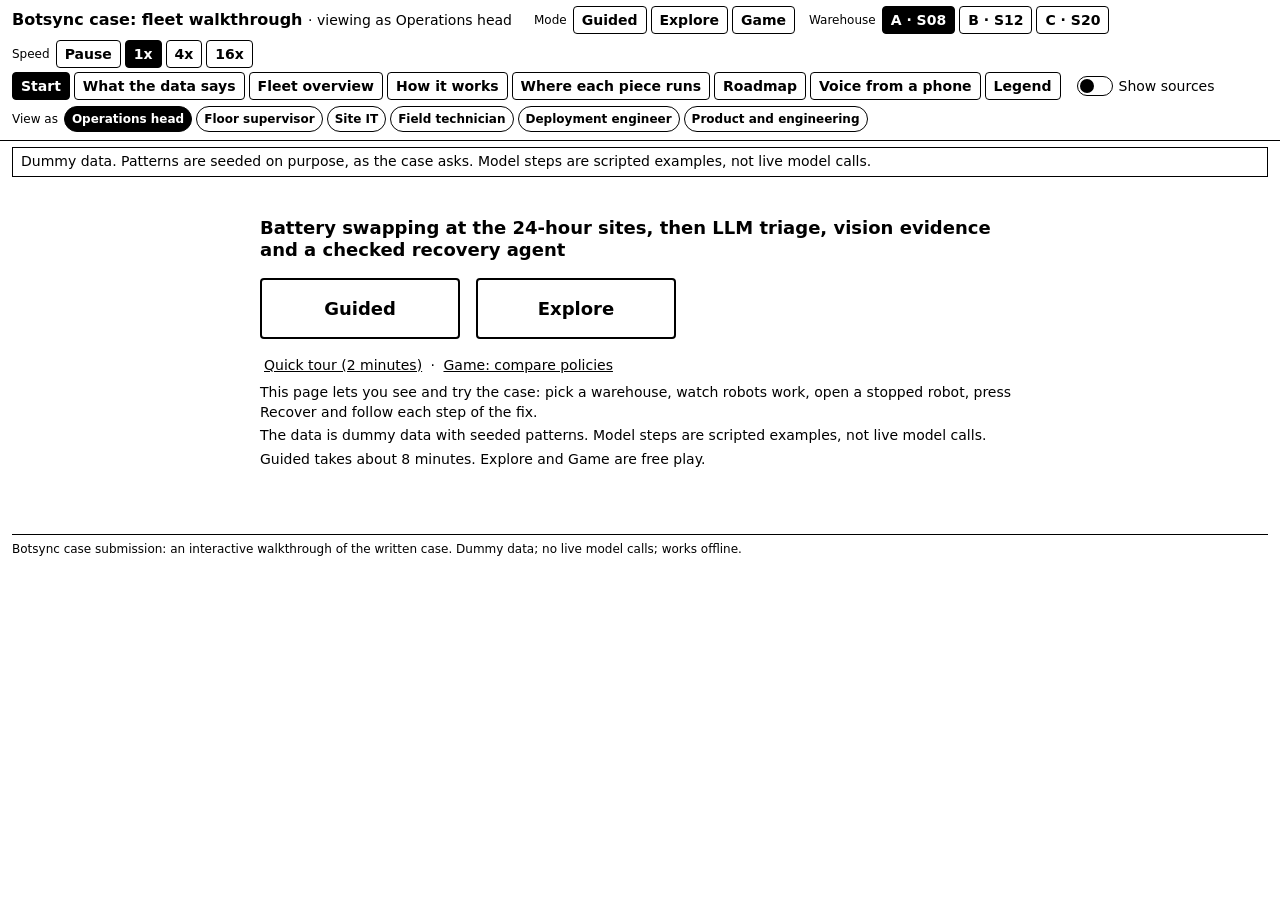
==== botsync_walkthrough/index.html @ 4b377681 "Walkthrough steps 2-4: page shell, draw.js assets and gallery, warehouse maps, calibrated simulation" ====
<!doctype html>
<html lang="en">
<head>
<meta charset="utf-8">
<meta name="viewport" content="width=device-width, initial-scale=1">
<title>Botsync case: fleet walkthrough</title>
<link rel="icon" type="image/svg+xml" href="assets/img/favicon.svg">
<link rel="stylesheet" href="assets/css/style.css">
</head>
<body>
<a class="skip" href="#main">Skip to content</a>
<header id="topbar">
  <div class="tb-row">
    <h1 class="title">Botsync case: fleet walkthrough <span id="role-label" class="role-label"></span></h1>
    <div class="group" role="group" aria-label="Mode"><span class="glabel">Mode</span>
      <button class="seg" data-mode="guided" aria-pressed="false">Guided</button>
      <button class="seg" data-mode="explore" aria-pressed="false">Explore</button>
      <button class="seg" data-mode="game" aria-pressed="false">Game</button>
    </div>
    <div class="group" role="group" aria-label="Warehouse"><span class="glabel">Warehouse</span>
      <button class="seg" data-wh="A" aria-pressed="false">A · S08</button>
      <button class="seg" data-wh="B" aria-pressed="false">B · S12</button>
      <button class="seg" data-wh="C" aria-pressed="false">C · S20</button>
    </div>
    <div class="group" role="group" aria-label="Speed"><span class="glabel">Speed</span>
      <button class="seg" data-speed="0" aria-pressed="false">Pause</button>
      <button class="seg" data-speed="1" aria-pressed="true">1x</button>
      <button class="seg" data-speed="4" aria-pressed="false">4x</button>
      <button class="seg" data-speed="16" aria-pressed="false">16x</button>
    </div>
  </div>
  <div class="tb-row">
    <nav class="group" aria-label="Screens">
      <button data-screen="start">Start</button>
      <button data-screen="evidence">What the data says</button>
      <button data-screen="fleet">Fleet overview</button>
      <button data-screen="how">How it works</button>
      <button data-screen="arch">Where each piece runs</button>
      <button data-screen="roadmap">Roadmap</button>
      <button data-screen="voice">Voice from a phone</button>
      <button id="legend-btn" aria-expanded="false">Legend</button>
    </nav>
    <button id="src-switch" class="switch" aria-pressed="false"><span class="track"><span class="knob"></span></span>Show sources</button>
    <div class="group" role="group" aria-label="View as" id="roles"><span class="glabel">View as</span></div>
  </div>
</header>
<div id="banner" role="note"></div>
<div id="guide-bar" hidden></div>
<main id="main" tabindex="-1">
  <section id="screen-start" class="screen" aria-label="Start"></section>
  <section id="screen-work" class="screen" aria-label="Floor">
    <div class="work">
      <div class="map-col">
        <div id="swap-strip" class="swap-strip" hidden></div>
        <div class="map-head"><strong id="map-title"></strong><span class="clock" id="clock"></span><span class="small" id="map-note"></span></div>
        <div class="map-wrap"><canvas id="map" width="900" height="520" tabindex="0" aria-label="Floor map. Use Tab to reach the robot list in the side panel."></canvas><div id="map-overlay" class="overlay-note" hidden></div></div>
        <div class="map-foot" id="map-foot"></div>
      </div>
      <aside class="side" id="side" aria-live="polite"></aside>
    </div>
    <div class="strip" id="strip"></div>
  </section>
  <section id="screen-evidence" class="screen" aria-label="What the data says"></section>
  <section id="screen-fleet" class="screen" aria-label="Fleet overview"></section>
  <section id="screen-how" class="screen" aria-label="How it works"></section>
  <section id="screen-arch" class="screen" aria-label="Where each piece runs"></section>
  <section id="screen-roadmap" class="screen" aria-label="Roadmap"></section>
  <section id="screen-assets" class="screen" aria-label="Assets gallery"></section>
</main>
<div id="legend" class="dialog" role="dialog" aria-label="Legend" hidden></div>
<footer>Botsync case submission: an interactive walkthrough of the written case. Dummy data; no live model calls; works offline.</footer>
<noscript><p>This page needs JavaScript. It runs entirely in your browser; nothing is sent anywhere.</p></noscript>
<script src="assets/js/data.js"></script>
<script src="assets/js/draw.js"></script>
<script src="assets/js/warehouses.js"></script>
<script src="assets/js/sim.js"></script>
<script src="assets/js/scenarios.js"></script>
<script src="assets/js/ui.js"></script>
<script src="assets/js/game.js"></script>
<script src="assets/js/voice.js"></script>
</body>
</html>
---- botsync_walkthrough/assets/css/style.css ----
/* Botsync walkthrough. White background, black text, 1 px black lines. Colour only for state:
   red #C62828 stopped/fail/refused, green #2E7D32 recovered/pass, amber #B26A00 waiting for a person, greys. */
:root {
  --red: #C62828; --green: #2E7D32; --amber: #B26A00; --grey: #9E9E9E; --light: #EEEEEE; --dim: #616161;
  --font: system-ui, -apple-system, "Segoe UI", Roboto, Arial, sans-serif;
  --mono: ui-monospace, Menlo, Consolas, monospace;
}
* { box-sizing: border-box; }
html, body { margin: 0; padding: 0; background: #fff; color: #000; }
body { font-family: var(--font); font-size: 14px; line-height: 1.4; overflow-x: hidden; min-width: 0; }
h1, h2, h3, h4 { margin: 0 0 8px; line-height: 1.25; }
h1 { font-size: 16px; } h2 { font-size: 18px; } h3 { font-size: 15px; } h4 { font-size: 14px; }
p { margin: 0 0 8px; }
ul { margin: 0 0 8px; padding-left: 20px; }
.mono, code, pre { font-family: var(--mono); }
pre { white-space: pre-wrap; word-break: break-word; margin: 0; font-size: 12px; }
.small { font-size: 12px; }
.dim { color: var(--dim); }
.skip { position: absolute; left: -9999px; }
.skip:focus { left: 8px; top: 8px; background: #fff; border: 1px solid #000; padding: 4px; z-index: 99; }
[hidden] { display: none !important; }

/* A11 buttons */
button, .btn {
  font: bold 14px var(--font); color: #000; background: #fff; border: 1px solid #000; border-radius: 4px;
  padding: 5px 10px; cursor: pointer; min-height: 30px;
}
button:hover:not(:disabled), .btn:hover:not(:disabled) { background: #000; color: #fff; }
button:disabled { color: var(--grey); border-color: var(--grey); cursor: not-allowed; }
button:focus-visible, a:focus-visible, input:focus-visible, select:focus-visible, textarea:focus-visible, [tabindex]:focus-visible, canvas:focus-visible {
  outline: 2px solid #000; outline-offset: 2px;
}
button.primary { border-width: 2px; }
button.on, button[aria-pressed="true"].seg { background: #000; color: #fff; }
button.linkish { border: none; text-decoration: underline; padding: 2px 4px; min-height: 0; font-weight: normal; }
button.linkish:hover { background: none; color: #000; text-decoration-thickness: 2px; }
a { color: #000; }

/* Switch */
.switch { display: inline-flex; align-items: center; gap: 6px; background: none; border: none; padding: 2px; font-weight: normal; min-height: 0; }
.switch:hover:not(:disabled) { background: none; color: #000; }
.switch .track { position: relative; width: 36px; height: 20px; border: 1px solid #000; border-radius: 10px; background: #fff; flex: none; }
.switch .knob { position: absolute; top: 2px; left: 2px; width: 14px; height: 14px; border-radius: 7px; background: #000; transition: left .15s; }
.switch[aria-pressed="true"] .track { background: #000; }
.switch[aria-pressed="true"] .knob { left: 18px; background: #fff; }
.switch:disabled .track { border-color: var(--grey); }
.switch:disabled .knob { background: var(--grey); }
.switch:disabled { color: var(--dim); }

/* Sliders */
input[type=range] { accent-color: #000; width: 100%; }
.slider { margin: 6px 0 10px; }
.slider label { display: flex; justify-content: space-between; gap: 8px; flex-wrap: wrap; }
.slider .note { font-size: 12px; color: var(--dim); }

/* Tags: assumed / scripted example / simulated */
.tag { display: inline-block; font-size: 12px; font-weight: normal; border: 1px solid #000; border-radius: 2px; padding: 0 6px; line-height: 16px; margin-left: 4px; vertical-align: 1px; white-space: nowrap; }
.tag.assumed { border-style: solid; }
.tag.scripted { border-style: dashed; }

/* Show sources: every number gets a 12 px tag from its src field */
.num { white-space: nowrap; }
body.show-src .num[data-src] { text-decoration: underline dotted; text-underline-offset: 2px; }
body.show-src .num[data-src]::after {
  content: attr(data-src); font-size: 12px; font-weight: normal; border: 1px solid #000; border-radius: 2px; padding: 0 4px; margin-left: 3px;
  white-space: nowrap; display: inline-block; line-height: 15px; text-decoration: none; vertical-align: 1px; background: #fff; color: #000;
}

/* Tabs */
.tabs { display: flex; flex-wrap: wrap; gap: 4px; border-bottom: 1px solid #000; margin-bottom: 10px; }
.tabs button { border: 1px solid #000; border-bottom: none; border-radius: 4px 4px 0 0; }
.tabs button[aria-selected="true"] { border-bottom: 3px solid #000; background: #fff; color: #000; }
.tabs button[aria-selected="true"]:hover { background: #000; color: #fff; }

/* Top bar */
#topbar { position: sticky; top: 0; z-index: 20; background: #fff; border-bottom: 1px solid #000; padding: 6px 12px 4px; }
.tb-row { display: flex; flex-wrap: wrap; align-items: center; gap: 6px 14px; margin-bottom: 4px; }
.title { font-size: 16px; margin: 0 8px 0 0; }
.role-label { font-weight: normal; font-size: 14px; }
.group { display: inline-flex; flex-wrap: wrap; align-items: center; gap: 4px; }
.glabel { font-size: 12px; margin-right: 2px; }
.group button { padding: 3px 8px; min-height: 28px; }
.chip-role { font-size: 12px !important; padding: 2px 7px !important; min-height: 26px !important; border-radius: 13px !important; }
#banner { border: 1px solid #000; margin: 6px 12px; padding: 4px 8px; font-size: 14px; position: sticky; top: var(--tb-h, 92px); z-index: 19; background: #fff; }

/* Guided caption bar */
#guide-bar { border: 2px solid #000; margin: 0 12px 6px; padding: 8px 10px; background: #fff; display: flex; gap: 12px; align-items: flex-start; flex-wrap: wrap; }
#guide-bar .gtext { flex: 1 1 420px; }
#guide-bar .gcount { font-size: 12px; }
#guide-bar .gbtns { display: flex; gap: 6px; flex-wrap: wrap; }
.guide-hl { outline: 3px dashed #000 !important; outline-offset: 3px; }

main { padding: 0 12px 12px; }
.screen { display: none; }
.screen.active { display: block; }
footer { border-top: 1px solid #000; margin: 12px; padding-top: 6px; font-size: 12px; }

/* Start screen */
.start { max-width: 760px; margin: 40px auto; text-align: left; }
.start .big { display: flex; gap: 16px; flex-wrap: wrap; margin: 16px 0; }
.start .big button { font-size: 18px; padding: 18px 28px; border-width: 2px; min-width: 200px; }
.start .lines p { margin: 4px 0; }

/* Work screen (Explore / Game / Voice) */
.work { display: flex; gap: 12px; align-items: flex-start; }
.map-col { flex: 0 0 58%; min-width: 0; }
.side { flex: 1 1 40%; min-width: 0; border: 1px solid #000; padding: 10px; max-height: calc(100vh - 150px); overflow-y: auto; position: sticky; top: calc(var(--tb-h, 92px) + 44px); }
.map-head { display: flex; justify-content: space-between; flex-wrap: wrap; gap: 4px 12px; align-items: baseline; margin-bottom: 4px; }
.map-head .clock { font-family: var(--mono); font-size: 14px; }
.map-wrap { position: relative; border: 1px solid #000; }
#map { display: block; width: 100%; height: auto; cursor: pointer; }
.map-foot { font-size: 12px; margin-top: 4px; }
.overlay-note { position: absolute; left: 8px; top: 8px; background: #fff; border: 1px solid #000; padding: 2px 6px; font-size: 12px; }
.strip { display: flex; gap: 12px; border: 1px solid #000; margin-top: 10px; padding: 6px 8px; align-items: flex-start; flex-wrap: wrap; }
.strip .log { flex: 1 1 520px; min-width: 0; }
.strip .log h3 { margin-bottom: 4px; }
.log-row { font-size: 12px; display: grid; grid-template-columns: 70px 60px minmax(0, 1fr) minmax(0, 1fr); gap: 6px; border-top: 1px solid var(--light); padding: 1px 0; }
.log-row .t { font-family: var(--mono); }
.log-row .c { font-family: var(--mono); overflow: hidden; text-overflow: ellipsis; white-space: nowrap; }
.counters { display: flex; gap: 12px; flex-wrap: wrap; }
.counter { border: 1px solid #000; padding: 4px 10px; min-width: 130px; }
.counter .n { font-size: 20px; font-weight: bold; }
.swap-strip { display: flex; gap: 4px; flex-wrap: wrap; margin-bottom: 6px; }
.swap-step { border: 1px solid var(--grey); padding: 3px 6px; font-size: 12px; color: var(--dim); }
.swap-step.lit { border: 2px solid #000; color: #000; font-weight: bold; }

/* Panels */
.panel-title { display: flex; align-items: baseline; gap: 6px; flex-wrap: wrap; justify-content: space-between; }
.panel-close { font-size: 12px; }
.box { border: 1px solid #000; padding: 8px; margin: 8px 0; }
.box.thick { border-width: 2px; }
.kv { display: grid; grid-template-columns: 130px minmax(0, 1fr); gap: 2px 8px; }
.kv dt { font-weight: bold; } .kv dd { margin: 0; }
.meters .mrow { display: grid; grid-template-columns: 80px 1fr 60px; gap: 6px; align-items: center; margin: 3px 0; }
.meter { display: inline-block; width: 100px; height: 8px; border: 1px solid #000; position: relative; vertical-align: middle; }
.meters .meter { width: 100%; }
.meter-fill { position: absolute; left: 0; top: 0; bottom: 0; background: #000; }
.kpis { display: grid; grid-template-columns: repeat(3, 1fr); gap: 6px; }
.kpi { border: 1px solid #000; padding: 4px 6px; }
.kpi .n { font-size: 18px; font-weight: bold; }
.uc-list { display: flex; flex-wrap: wrap; gap: 4px; }
.uc-list button { font-size: 14px; }
.btn-row { display: flex; gap: 6px; flex-wrap: wrap; margin: 8px 0; }
table { border-collapse: collapse; width: 100%; font-size: 14px; }
th, td { border: 1px solid #000; padding: 3px 6px; text-align: left; vertical-align: top; }
th { font-weight: bold; }
td.n, th.n { text-align: right; }
table.compact td, table.compact th { font-size: 12px; padding: 2px 4px; }
tr.bold td { font-weight: bold; }
td.sorted { font-weight: bold; }
.th-btn { border: none; padding: 0; background: none; font-weight: bold; min-height: 0; display: inline-flex; align-items: center; gap: 4px; text-align: left; }
.th-btn:hover:not(:disabled) { background: none; color: #000; text-decoration: underline; }
.tri { display: inline-block; width: 0; height: 0; border-left: 5px solid transparent; border-right: 5px solid transparent; }
.tri.up { border-bottom: 6px solid #000; } .tri.down { border-top: 6px solid #000; } .tri.none { border-top: 6px solid var(--light); }
.status { font-weight: bold; font-size: 12px; border: 1px solid; padding: 0 4px; border-radius: 2px; white-space: nowrap; }
.status.pass { color: var(--green); border-color: var(--green); }
.status.fail { color: var(--red); border-color: var(--red); }
.status.wait { color: var(--amber); border-color: var(--amber); }
.status.info { color: var(--dim); border-color: var(--dim); }
.state-stopped { color: var(--red); font-weight: bold; }
.state-ok { color: var(--green); font-weight: bold; }
.state-wait { color: var(--amber); font-weight: bold; }

/* Incident panel and camera */
.cam { display: block; width: 320px; max-width: 100%; height: auto; border: none; }
.timer { font-family: var(--mono); }
.note-line { font-size: 12px; border-left: 3px solid #000; padding-left: 6px; margin: 6px 0; }

/* Pipeline */
.pipeline svg { display: block; width: 100%; max-width: 470px; height: auto; }
.pipeline .pbox text { font-family: var(--font); }
.pipe-controls { display: flex; gap: 6px; flex-wrap: wrap; align-items: center; margin: 6px 0; }
.io-panel { border: 1px solid #000; padding: 6px; max-height: 160px; overflow-y: auto; margin: 6px 0; }
.io-label { font-size: 12px; font-weight: bold; }
.io-panel pre { font-size: 12px; margin-bottom: 4px; }
.gate-list td, .gate-list th { font-size: 12px; padding: 2px 4px; }
.result-box { border: 2px solid #000; padding: 8px; margin: 8px 0; }
.result-box.refused { border-color: var(--red); }
.result-box.ok { border-color: var(--green); }

/* Approval screen (4.12) */
.approval { border: 2px solid var(--amber); padding: 10px; margin: 8px 0; background: #fff; }
.approval h4 { margin-bottom: 4px; }
.approval .proposal, .approval .alt { border: 1px solid #000; padding: 6px; font-family: var(--mono); font-size: 12px; white-space: pre-wrap; word-break: break-word; margin: 4px 0 8px; }
.approval .offending { text-decoration: underline; text-decoration-thickness: 3px; text-underline-offset: 3px; font-weight: bold; }
.approval .edit-row { display: flex; gap: 6px; align-items: center; flex-wrap: wrap; margin: 6px 0; }
.approval input[type=number], .approval select { font: 14px var(--font); border: 1px solid #000; padding: 4px; width: 110px; }
.approval .refuse { color: var(--red); font-weight: bold; }
.approval .result { font-weight: bold; margin-top: 6px; }

/* Scenario player */
.variants { display: flex; gap: 4px; flex-wrap: wrap; margin: 6px 0; }
.instr { width: 100%; font: 14px var(--font); border: 1px solid #000; padding: 6px; }

/* Screens with diagrams and charts */
.page { max-width: 1180px; margin: 10px auto; }
.cols { display: grid; grid-template-columns: repeat(2, minmax(0, 1fr)); gap: 12px; }
.cols3 { display: grid; grid-template-columns: repeat(3, minmax(0, 1fr)); gap: 12px; }
.chart { border: 1px solid #000; padding: 8px; }
.chart svg { display: block; width: 100%; height: auto; }
.reading { font-size: 14px; margin-top: 6px; }
.srctag { font-size: 12px; border: 1px solid #000; padding: 0 4px; border-radius: 2px; }
.diagram svg { display: block; width: 100%; height: auto; }
.diagram .clickable { cursor: pointer; }
.diagram .clickable:focus { outline: 2px solid #000; }
.explain { border: 2px solid #000; padding: 8px; min-height: 60px; margin-top: 8px; }

/* Fleet overview tiles */
.tiles { display: grid; grid-template-columns: repeat(auto-fill, minmax(170px, 1fr)); gap: 8px; }
.tile { border: 1px solid #000; padding: 6px; text-align: left; font-weight: normal; background: #fff; border-radius: 0; min-height: 0; }
.tile:hover:not(:disabled) { background: #fff; color: #000; outline: 2px solid #000; }
.tile.t24 { border-width: 3px; }
.tile .tname { font-weight: bold; }
.tile .tags { margin-top: 4px; }
.tile .tag { margin-left: 0; margin-right: 4px; }
.tile .not-sim { font-size: 12px; color: var(--dim); }

/* Game */
.score td.n { white-space: nowrap; }
.progress { width: 100%; height: 10px; border: 1px solid #000; position: relative; }
.progress > div { position: absolute; left: 0; top: 0; bottom: 0; background: #000; }
.policy-row { display: flex; flex-direction: column; gap: 4px; margin: 6px 0; }
.result-line { border: 2px solid #000; padding: 8px; margin: 8px 0; }

/* Phone mock (A10) */
.voice-layout { display: flex; gap: 12px; flex-wrap: wrap; align-items: flex-start; }
.phone { width: 320px; height: 560px; border: 2px solid #000; border-radius: 28px; padding: 14px 12px; display: flex; flex-direction: column; background: #fff; flex: none; }
.phone-notch { width: 70px; height: 5px; background: #000; border-radius: 3px; margin: 0 auto 8px; }
.phone-title { font-weight: bold; font-size: 14px; text-align: center; border-bottom: 1px solid #000; padding-bottom: 6px; }
.phone-chat { flex: 1; overflow-y: auto; padding: 6px 0; display: flex; flex-direction: column; gap: 6px; }
.bubble { max-width: 85%; }
.bubble.me { align-self: flex-end; text-align: right; }
.bubble.them { align-self: flex-start; }
.bubble-text { border: 1px solid #000; border-radius: 10px; padding: 5px 8px; font-size: 14px; text-align: left; }
.bubble.them .bubble-text { background: var(--light); border-color: var(--light); }
.bubble-cap { font-size: 12px; color: var(--dim); }
.confirm-card { border: 1px solid #000; padding: 6px; border-radius: 6px; }
.phone-chips { display: flex; flex-wrap: wrap; gap: 4px; }
.phrase-chip { min-height: 36px; border-radius: 18px; font-size: 12px; font-weight: normal; padding: 4px 10px; text-align: left; }
.phone-mic { text-align: center; margin-top: 6px; }
.mic-btn { border: none; padding: 0; background: none; border-radius: 32px; min-height: 0; }
.mic-btn:hover:not(:disabled) { background: none; }
.mic-cap { font-size: 12px; }
.mic .pulse { animation: pulse 1.2s ease-in-out infinite; transform-origin: center; transform-box: fill-box; }
.mic .pulse1 { animation-delay: .2s; } .mic .pulse2 { animation-delay: .4s; } .mic .pulse3 { animation-delay: .6s; } .mic .pulse4 { animation-delay: .8s; }
@keyframes pulse { 0%, 100% { transform: scaleY(.5); } 50% { transform: scaleY(1); } }

/* Legend dialog */
.dialog { position: fixed; right: 16px; top: 120px; width: min(560px, calc(100vw - 32px)); max-height: calc(100vh - 140px); overflow-y: auto; background: #fff; border: 2px solid #000; padding: 12px; z-index: 50; }
.legend-grid { display: grid; grid-template-columns: repeat(auto-fill, minmax(120px, 1fr)); gap: 6px; }
.legend-grid figure { margin: 0; border: 1px solid var(--light); text-align: center; font-size: 12px; }
.legend-grid canvas { display: block; margin: 0 auto; }

/* Assets gallery (A13) */
.gallery h2 { margin-top: 16px; border-bottom: 1px solid #000; }
.gallery .g { display: flex; flex-wrap: wrap; gap: 10px; }
.gallery figure { margin: 0; border: 1px solid var(--light); padding: 4px; text-align: center; }
.gallery figcaption { font-size: 12px; font-family: var(--mono); }
.gallery canvas { display: block; }
.gallery .wide { flex: 1 1 100%; }

@media (max-width: 1200px) {
  .map-col { flex-basis: 56%; }
  .cols3 { grid-template-columns: repeat(2, minmax(0, 1fr)); }
}
@media (max-width: 1100px) {
  .cols { grid-template-columns: minmax(0, 1fr); }
  .kv { grid-template-columns: 110px minmax(0, 1fr); }
}
@media (prefers-reduced-motion: reduce) {
  * { transition: none !important; animation: none !important; }
}
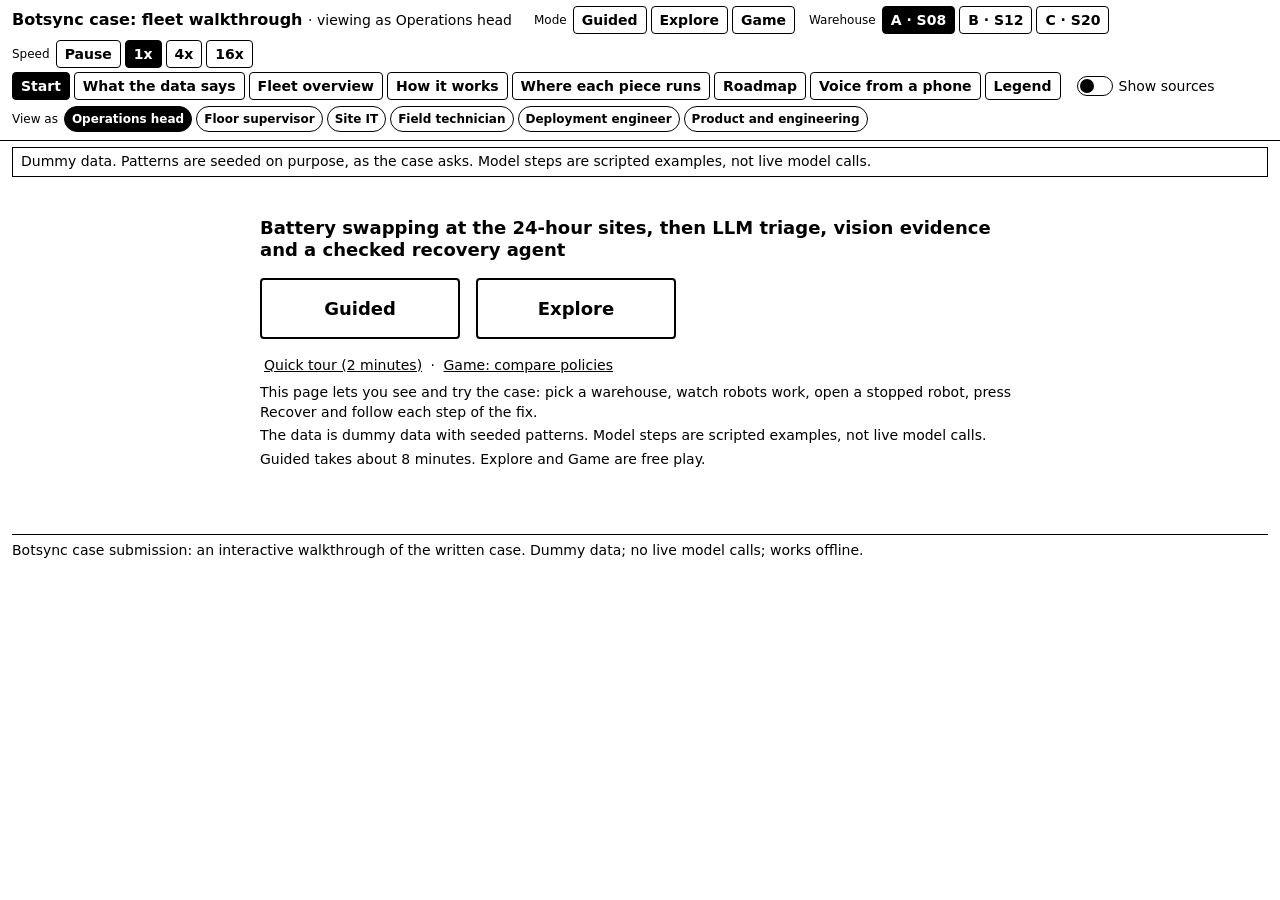
==== commit 3f3e5a47: "Walkthrough: Explore, pipeline, U1-U10, Game, Voice, all screens, guided mode; acceptance tests and " ====
--- a/botsync_walkthrough/index.html
+++ b/botsync_walkthrough/index.html
@@ -56,6 +56,7 @@
         <div class="map-wrap"><canvas id="map" width="900" height="520" tabindex="0" aria-label="Floor map. Use Tab to reach the robot list in the side panel."></canvas><div id="map-overlay" class="overlay-note" hidden></div></div>
         <div class="map-foot" id="map-foot"></div>
       </div>
+      <div id="phone-col" hidden></div>
       <aside class="side" id="side" aria-live="polite"></aside>
     </div>
     <div class="strip" id="strip"></div>
--- a/botsync_walkthrough/assets/css/style.css
+++ b/botsync_walkthrough/assets/css/style.css
@@ -13,8 +13,8 @@
 p { margin: 0 0 8px; }
 ul { margin: 0 0 8px; padding-left: 20px; }
 .mono, code, pre { font-family: var(--mono); }
-pre { white-space: pre-wrap; word-break: break-word; margin: 0; font-size: 12px; }
-.small { font-size: 12px; }
+pre { white-space: pre-wrap; word-break: break-word; margin: 0; font-size: 14px; }
+.small { font-size: 14px; }
 .dim { color: var(--dim); }
 .skip { position: absolute; left: -9999px; }
 .skip:focus { left: 8px; top: 8px; background: #fff; border: 1px solid #000; padding: 4px; z-index: 99; }
@@ -51,7 +51,7 @@
 input[type=range] { accent-color: #000; width: 100%; }
 .slider { margin: 6px 0 10px; }
 .slider label { display: flex; justify-content: space-between; gap: 8px; flex-wrap: wrap; }
-.slider .note { font-size: 12px; color: var(--dim); }
+.slider .note { font-size: 14px; color: var(--dim); }
 
 /* Tags: assumed / scripted example / simulated */
 .tag { display: inline-block; font-size: 12px; font-weight: normal; border: 1px solid #000; border-radius: 2px; padding: 0 6px; line-height: 16px; margin-left: 4px; vertical-align: 1px; white-space: nowrap; }
@@ -86,14 +86,14 @@
 /* Guided caption bar */
 #guide-bar { border: 2px solid #000; margin: 0 12px 6px; padding: 8px 10px; background: #fff; display: flex; gap: 12px; align-items: flex-start; flex-wrap: wrap; }
 #guide-bar .gtext { flex: 1 1 420px; }
-#guide-bar .gcount { font-size: 12px; }
+#guide-bar .gcount { font-size: 14px; font-weight: bold; }
 #guide-bar .gbtns { display: flex; gap: 6px; flex-wrap: wrap; }
 .guide-hl { outline: 3px dashed #000 !important; outline-offset: 3px; }
 
 main { padding: 0 12px 12px; }
 .screen { display: none; }
 .screen.active { display: block; }
-footer { border-top: 1px solid #000; margin: 12px; padding-top: 6px; font-size: 12px; }
+footer { border-top: 1px solid #000; margin: 12px; padding-top: 6px; font-size: 14px; }
 
 /* Start screen */
 .start { max-width: 760px; margin: 40px auto; text-align: left; }
@@ -109,24 +109,24 @@
 .map-head .clock { font-family: var(--mono); font-size: 14px; }
 .map-wrap { position: relative; border: 1px solid #000; }
 #map { display: block; width: 100%; height: auto; cursor: pointer; }
-.map-foot { font-size: 12px; margin-top: 4px; }
-.overlay-note { position: absolute; left: 8px; top: 8px; background: #fff; border: 1px solid #000; padding: 2px 6px; font-size: 12px; }
+.map-foot { font-size: 14px; margin-top: 4px; }
+.overlay-note { position: absolute; left: 8px; top: 8px; background: #fff; border: 1px solid #000; padding: 2px 6px; font-size: 14px; }
 .strip { display: flex; gap: 12px; border: 1px solid #000; margin-top: 10px; padding: 6px 8px; align-items: flex-start; flex-wrap: wrap; }
 .strip .log { flex: 1 1 520px; min-width: 0; }
 .strip .log h3 { margin-bottom: 4px; }
-.log-row { font-size: 12px; display: grid; grid-template-columns: 70px 60px minmax(0, 1fr) minmax(0, 1fr); gap: 6px; border-top: 1px solid var(--light); padding: 1px 0; }
+.log-row { font-size: 14px; display: grid; grid-template-columns: 70px 60px minmax(0, 1fr) minmax(0, 1fr); gap: 6px; border-top: 1px solid var(--light); padding: 1px 0; }
 .log-row .t { font-family: var(--mono); }
 .log-row .c { font-family: var(--mono); overflow: hidden; text-overflow: ellipsis; white-space: nowrap; }
 .counters { display: flex; gap: 12px; flex-wrap: wrap; }
 .counter { border: 1px solid #000; padding: 4px 10px; min-width: 130px; }
 .counter .n { font-size: 20px; font-weight: bold; }
 .swap-strip { display: flex; gap: 4px; flex-wrap: wrap; margin-bottom: 6px; }
-.swap-step { border: 1px solid var(--grey); padding: 3px 6px; font-size: 12px; color: var(--dim); }
+.swap-step { border: 1px solid var(--grey); padding: 3px 6px; font-size: 12px; border-radius: 10px; color: var(--dim); }
 .swap-step.lit { border: 2px solid #000; color: #000; font-weight: bold; }
 
 /* Panels */
 .panel-title { display: flex; align-items: baseline; gap: 6px; flex-wrap: wrap; justify-content: space-between; }
-.panel-close { font-size: 12px; }
+.panel-close { font-size: 14px; }
 .box { border: 1px solid #000; padding: 8px; margin: 8px 0; }
 .box.thick { border-width: 2px; }
 .kv { display: grid; grid-template-columns: 130px minmax(0, 1fr); gap: 2px 8px; }
@@ -145,7 +145,7 @@
 th, td { border: 1px solid #000; padding: 3px 6px; text-align: left; vertical-align: top; }
 th { font-weight: bold; }
 td.n, th.n { text-align: right; }
-table.compact td, table.compact th { font-size: 12px; padding: 2px 4px; }
+table.compact td, table.compact th { font-size: 14px; padding: 2px 4px; }
 tr.bold td { font-weight: bold; }
 td.sorted { font-weight: bold; }
 .th-btn { border: none; padding: 0; background: none; font-weight: bold; min-height: 0; display: inline-flex; align-items: center; gap: 4px; text-align: left; }
@@ -164,7 +164,7 @@
 /* Incident panel and camera */
 .cam { display: block; width: 320px; max-width: 100%; height: auto; border: none; }
 .timer { font-family: var(--mono); }
-.note-line { font-size: 12px; border-left: 3px solid #000; padding-left: 6px; margin: 6px 0; }
+.note-line { font-size: 14px; border-left: 3px solid #000; padding-left: 6px; margin: 6px 0; }
 
 /* Pipeline */
 .pipeline svg { display: block; width: 100%; max-width: 470px; height: auto; }
@@ -173,7 +173,7 @@
 .io-panel { border: 1px solid #000; padding: 6px; max-height: 160px; overflow-y: auto; margin: 6px 0; }
 .io-label { font-size: 12px; font-weight: bold; }
 .io-panel pre { font-size: 12px; margin-bottom: 4px; }
-.gate-list td, .gate-list th { font-size: 12px; padding: 2px 4px; }
+.gate-list td, .gate-list th { font-size: 14px; padding: 2px 4px; }
 .result-box { border: 2px solid #000; padding: 8px; margin: 8px 0; }
 .result-box.refused { border-color: var(--red); }
 .result-box.ok { border-color: var(--green); }
@@ -181,7 +181,7 @@
 /* Approval screen (4.12) */
 .approval { border: 2px solid var(--amber); padding: 10px; margin: 8px 0; background: #fff; }
 .approval h4 { margin-bottom: 4px; }
-.approval .proposal, .approval .alt { border: 1px solid #000; padding: 6px; font-family: var(--mono); font-size: 12px; white-space: pre-wrap; word-break: break-word; margin: 4px 0 8px; }
+.approval .proposal, .approval .alt { border: 1px solid #000; padding: 6px; font-family: var(--mono); font-size: 14px; white-space: pre-wrap; word-break: break-word; margin: 4px 0 8px; }
 .approval .offending { text-decoration: underline; text-decoration-thickness: 3px; text-underline-offset: 3px; font-weight: bold; }
 .approval .edit-row { display: flex; gap: 6px; align-items: center; flex-wrap: wrap; margin: 6px 0; }
 .approval input[type=number], .approval select { font: 14px var(--font); border: 1px solid #000; padding: 4px; width: 110px; }
@@ -198,6 +198,7 @@
 .cols3 { display: grid; grid-template-columns: repeat(3, minmax(0, 1fr)); gap: 12px; }
 .chart { border: 1px solid #000; padding: 8px; }
 .chart svg { display: block; width: 100%; height: auto; }
+svg.swatch, .chart svg.swatch { display: inline-block; width: 22px; height: 14px; vertical-align: middle; }
 .reading { font-size: 14px; margin-top: 6px; }
 .srctag { font-size: 12px; border: 1px solid #000; padding: 0 4px; border-radius: 2px; }
 .diagram svg { display: block; width: 100%; height: auto; }
@@ -213,7 +214,7 @@
 .tile .tname { font-weight: bold; }
 .tile .tags { margin-top: 4px; }
 .tile .tag { margin-left: 0; margin-right: 4px; }
-.tile .not-sim { font-size: 12px; color: var(--dim); }
+.tile .not-sim { font-size: 14px; color: var(--dim); }
 
 /* Game */
 .score td.n { white-space: nowrap; }
@@ -221,6 +222,13 @@
 .progress > div { position: absolute; left: 0; top: 0; bottom: 0; background: #000; }
 .policy-row { display: flex; flex-direction: column; gap: 4px; margin: 6px 0; }
 .result-line { border: 2px solid #000; padding: 8px; margin: 8px 0; }
+
+/* Voice layout: map, phone, pipeline */
+.work.voice { flex-wrap: wrap; }
+.work.voice .map-col { flex: 1 1 360px; }
+#phone-col { flex: 0 0 330px; }
+.work.voice .side { flex: 1 1 380px; }
+#phone-col .risks { font-size: 14px; }
 
 /* Phone mock (A10) */
 .voice-layout { display: flex; gap: 12px; flex-wrap: wrap; align-items: flex-start; }
@@ -248,7 +256,7 @@
 /* Legend dialog */
 .dialog { position: fixed; right: 16px; top: 120px; width: min(560px, calc(100vw - 32px)); max-height: calc(100vh - 140px); overflow-y: auto; background: #fff; border: 2px solid #000; padding: 12px; z-index: 50; }
 .legend-grid { display: grid; grid-template-columns: repeat(auto-fill, minmax(120px, 1fr)); gap: 6px; }
-.legend-grid figure { margin: 0; border: 1px solid var(--light); text-align: center; font-size: 12px; }
+.legend-grid figure { margin: 0; border: 1px solid var(--light); text-align: center; font-size: 14px; }
 .legend-grid canvas { display: block; margin: 0 auto; }
 
 /* Assets gallery (A13) */
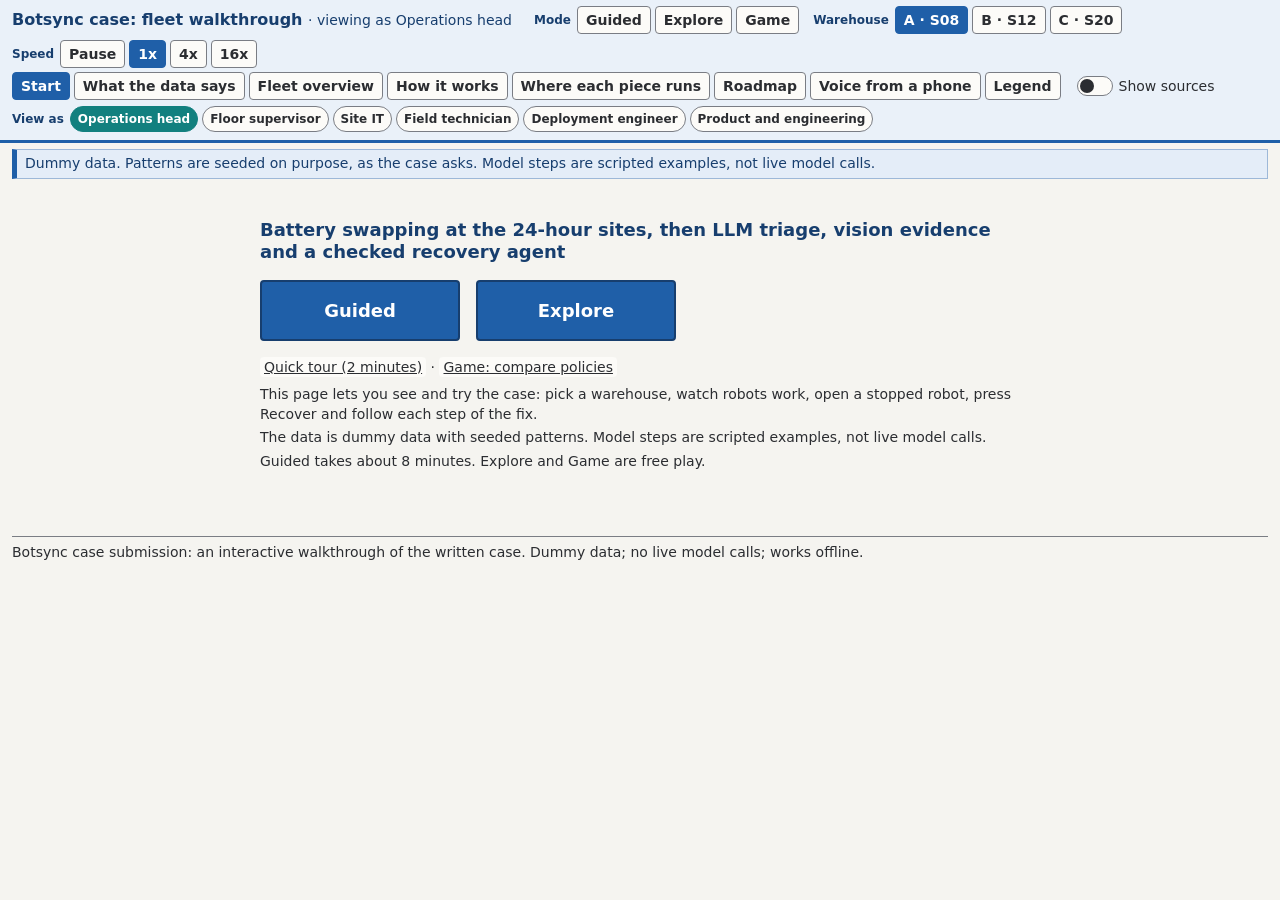
==== commit 96053a09: "Walkthrough: distinct floor plans, no overlapping robots, pinned map layout, spec gaps closed, click" ====
--- a/botsync_walkthrough/index.html
+++ b/botsync_walkthrough/index.html
@@ -55,11 +55,11 @@
         <div class="map-head"><strong id="map-title"></strong><span class="clock" id="clock"></span><span class="small" id="map-note"></span></div>
         <div class="map-wrap"><canvas id="map" width="900" height="520" tabindex="0" aria-label="Floor map. Use Tab to reach the robot list in the side panel."></canvas><div id="map-overlay" class="overlay-note" hidden></div></div>
         <div class="map-foot" id="map-foot"></div>
+        <div class="strip" id="strip"></div>
       </div>
       <div id="phone-col" hidden></div>
       <aside class="side" id="side" aria-live="polite"></aside>
     </div>
-    <div class="strip" id="strip"></div>
   </section>
   <section id="screen-evidence" class="screen" aria-label="What the data says"></section>
   <section id="screen-fleet" class="screen" aria-label="Fleet overview"></section>
--- a/botsync_walkthrough/assets/css/style.css
+++ b/botsync_walkthrough/assets/css/style.css
@@ -1,12 +1,14 @@
 /* Botsync walkthrough. White background, black text, 1 px black lines. Colour only for state:
    red #C62828 stopped/fail/refused, green #2E7D32 recovered/pass, amber #B26A00 waiting for a person, greys. */
 :root {
+  /* soft charcoal on warm paper instead of pure black on pure white (easier on the eye) */
+  --ink: #2B2D31; --surface: #FCFBF8; --bg: #F5F4F0; --line: #7A7D84;
   --red: #C62828; --green: #2E7D32; --amber: #B26A00; --grey: #9E9E9E; --light: #EEEEEE; --dim: #616161;
   --font: system-ui, -apple-system, "Segoe UI", Roboto, Arial, sans-serif;
   --mono: ui-monospace, Menlo, Consolas, monospace;
 }
 * { box-sizing: border-box; }
-html, body { margin: 0; padding: 0; background: #fff; color: #000; }
+html, body { margin: 0; padding: 0; background: var(--bg); color: var(--ink); }
 body { font-family: var(--font); font-size: 14px; line-height: 1.4; overflow-x: hidden; min-width: 0; }
 h1, h2, h3, h4 { margin: 0 0 8px; line-height: 1.25; }
 h1 { font-size: 16px; } h2 { font-size: 18px; } h3 { font-size: 15px; } h4 { font-size: 14px; }
@@ -17,44 +19,44 @@
 .small { font-size: 14px; }
 .dim { color: var(--dim); }
 .skip { position: absolute; left: -9999px; }
-.skip:focus { left: 8px; top: 8px; background: #fff; border: 1px solid #000; padding: 4px; z-index: 99; }
+.skip:focus { left: 8px; top: 8px; background: var(--surface); border: 1px solid var(--line); padding: 4px; z-index: 99; }
 [hidden] { display: none !important; }
 
 /* A11 buttons */
 button, .btn {
-  font: bold 14px var(--font); color: #000; background: #fff; border: 1px solid #000; border-radius: 4px;
+  font: bold 14px var(--font); color: var(--ink); background: var(--surface); border: 1px solid var(--line); border-radius: 4px;
   padding: 5px 10px; cursor: pointer; min-height: 30px;
 }
-button:hover:not(:disabled), .btn:hover:not(:disabled) { background: #000; color: #fff; }
+button:hover:not(:disabled), .btn:hover:not(:disabled) { background: var(--ink); color: var(--surface); }
 button:disabled { color: var(--grey); border-color: var(--grey); cursor: not-allowed; }
 button:focus-visible, a:focus-visible, input:focus-visible, select:focus-visible, textarea:focus-visible, [tabindex]:focus-visible, canvas:focus-visible {
-  outline: 2px solid #000; outline-offset: 2px;
+  outline: 2px solid var(--ink); outline-offset: 2px;
 }
 button.primary { border-width: 2px; }
-button.on, button[aria-pressed="true"].seg { background: #000; color: #fff; }
+button.on, button[aria-pressed="true"].seg { background: var(--ink); color: var(--surface); }
 button.linkish { border: none; text-decoration: underline; padding: 2px 4px; min-height: 0; font-weight: normal; }
-button.linkish:hover { background: none; color: #000; text-decoration-thickness: 2px; }
-a { color: #000; }
+button.linkish:hover { background: none; color: var(--ink); text-decoration-thickness: 2px; }
+a { color: var(--ink); }
 
 /* Switch */
 .switch { display: inline-flex; align-items: center; gap: 6px; background: none; border: none; padding: 2px; font-weight: normal; min-height: 0; }
-.switch:hover:not(:disabled) { background: none; color: #000; }
-.switch .track { position: relative; width: 36px; height: 20px; border: 1px solid #000; border-radius: 10px; background: #fff; flex: none; }
-.switch .knob { position: absolute; top: 2px; left: 2px; width: 14px; height: 14px; border-radius: 7px; background: #000; transition: left .15s; }
-.switch[aria-pressed="true"] .track { background: #000; }
-.switch[aria-pressed="true"] .knob { left: 18px; background: #fff; }
+.switch:hover:not(:disabled) { background: none; color: var(--ink); }
+.switch .track { position: relative; width: 36px; height: 20px; border: 1px solid var(--line); border-radius: 10px; background: var(--surface); flex: none; }
+.switch .knob { position: absolute; top: 2px; left: 2px; width: 14px; height: 14px; border-radius: 7px; background: var(--ink); transition: left .15s; }
+.switch[aria-pressed="true"] .track { background: var(--ink); }
+.switch[aria-pressed="true"] .knob { left: 18px; background: var(--surface); }
 .switch:disabled .track { border-color: var(--grey); }
 .switch:disabled .knob { background: var(--grey); }
 .switch:disabled { color: var(--dim); }
 
 /* Sliders */
-input[type=range] { accent-color: #000; width: 100%; }
+input[type=range] { accent-color: var(--ink); width: 100%; }
 .slider { margin: 6px 0 10px; }
 .slider label { display: flex; justify-content: space-between; gap: 8px; flex-wrap: wrap; }
 .slider .note { font-size: 14px; color: var(--dim); }
 
 /* Tags: assumed / scripted example / simulated */
-.tag { display: inline-block; font-size: 12px; font-weight: normal; border: 1px solid #000; border-radius: 2px; padding: 0 6px; line-height: 16px; margin-left: 4px; vertical-align: 1px; white-space: nowrap; }
+.tag { display: inline-block; font-size: 12px; font-weight: normal; border: 1px solid var(--line); border-radius: 2px; padding: 0 6px; line-height: 16px; margin-left: 4px; vertical-align: 1px; white-space: nowrap; }
 .tag.assumed { border-style: solid; }
 .tag.scripted { border-style: dashed; }
 
@@ -62,18 +64,18 @@
 .num { white-space: nowrap; }
 body.show-src .num[data-src] { text-decoration: underline dotted; text-underline-offset: 2px; }
 body.show-src .num[data-src]::after {
-  content: attr(data-src); font-size: 12px; font-weight: normal; border: 1px solid #000; border-radius: 2px; padding: 0 4px; margin-left: 3px;
-  white-space: nowrap; display: inline-block; line-height: 15px; text-decoration: none; vertical-align: 1px; background: #fff; color: #000;
+  content: attr(data-src); font-size: 12px; font-weight: normal; border: 1px solid var(--line); border-radius: 2px; padding: 0 4px; margin-left: 3px;
+  white-space: nowrap; display: inline-block; line-height: 15px; text-decoration: none; vertical-align: 1px; background: var(--surface); color: var(--ink);
 }
 
 /* Tabs */
-.tabs { display: flex; flex-wrap: wrap; gap: 4px; border-bottom: 1px solid #000; margin-bottom: 10px; }
-.tabs button { border: 1px solid #000; border-bottom: none; border-radius: 4px 4px 0 0; }
-.tabs button[aria-selected="true"] { border-bottom: 3px solid #000; background: #fff; color: #000; }
-.tabs button[aria-selected="true"]:hover { background: #000; color: #fff; }
+.tabs { display: flex; flex-wrap: wrap; gap: 4px; border-bottom: 1px solid var(--line); margin-bottom: 10px; }
+.tabs button { border: 1px solid var(--line); border-bottom: none; border-radius: 4px 4px 0 0; }
+.tabs button[aria-selected="true"] { border-bottom: 3px solid var(--ink); background: var(--surface); color: var(--ink); }
+.tabs button[aria-selected="true"]:hover { background: var(--ink); color: var(--surface); }
 
 /* Top bar */
-#topbar { position: sticky; top: 0; z-index: 20; background: #fff; border-bottom: 1px solid #000; padding: 6px 12px 4px; }
+#topbar { position: sticky; top: 0; z-index: 20; background: var(--surface); border-bottom: 1px solid var(--line); padding: 6px 12px 4px; }
 .tb-row { display: flex; flex-wrap: wrap; align-items: center; gap: 6px 14px; margin-bottom: 4px; }
 .title { font-size: 16px; margin: 0 8px 0 0; }
 .role-label { font-weight: normal; font-size: 14px; }
@@ -81,19 +83,19 @@
 .glabel { font-size: 12px; margin-right: 2px; }
 .group button { padding: 3px 8px; min-height: 28px; }
 .chip-role { font-size: 12px !important; padding: 2px 7px !important; min-height: 26px !important; border-radius: 13px !important; }
-#banner { border: 1px solid #000; margin: 6px 12px; padding: 4px 8px; font-size: 14px; position: sticky; top: var(--tb-h, 92px); z-index: 19; background: #fff; }
+#banner { border: 1px solid var(--line); margin: 6px 12px; padding: 4px 8px; font-size: 14px; position: sticky; top: var(--tb-h, 92px); z-index: 19; background: var(--surface); }
 
 /* Guided caption bar */
-#guide-bar { border: 2px solid #000; margin: 0 12px 6px; padding: 8px 10px; background: #fff; display: flex; gap: 12px; align-items: flex-start; flex-wrap: wrap; }
+#guide-bar { border: 2px solid var(--ink); margin: 0 12px 6px; padding: 8px 10px; background: var(--surface); display: flex; gap: 12px; align-items: flex-start; flex-wrap: wrap; }
 #guide-bar .gtext { flex: 1 1 420px; }
 #guide-bar .gcount { font-size: 14px; font-weight: bold; }
 #guide-bar .gbtns { display: flex; gap: 6px; flex-wrap: wrap; }
-.guide-hl { outline: 3px dashed #000 !important; outline-offset: 3px; }
+.guide-hl { outline: 3px dashed var(--ink) !important; outline-offset: 3px; }
 
 main { padding: 0 12px 12px; }
 .screen { display: none; }
 .screen.active { display: block; }
-footer { border-top: 1px solid #000; margin: 12px; padding-top: 6px; font-size: 14px; }
+footer { border-top: 1px solid var(--line); margin: 12px; padding-top: 6px; font-size: 14px; }
 
 /* Start screen */
 .start { max-width: 760px; margin: 40px auto; text-align: left; }
@@ -104,54 +106,54 @@
 /* Work screen (Explore / Game / Voice) */
 .work { display: flex; gap: 12px; align-items: flex-start; }
 .map-col { flex: 0 0 58%; min-width: 0; }
-.side { flex: 1 1 40%; min-width: 0; border: 1px solid #000; padding: 10px; max-height: calc(100vh - 150px); overflow-y: auto; position: sticky; top: calc(var(--tb-h, 92px) + 44px); }
+.side { flex: 1 1 40%; min-width: 0; border: 1px solid var(--line); padding: 10px; max-height: calc(100vh - 150px); overflow-y: auto; position: sticky; top: calc(var(--tb-h, 92px) + 44px); }
 .map-head { display: flex; justify-content: space-between; flex-wrap: wrap; gap: 4px 12px; align-items: baseline; margin-bottom: 4px; }
 .map-head .clock { font-family: var(--mono); font-size: 14px; }
-.map-wrap { position: relative; border: 1px solid #000; }
+.map-wrap { position: relative; border: 1px solid var(--line); }
 #map { display: block; width: 100%; height: auto; cursor: pointer; }
 .map-foot { font-size: 14px; margin-top: 4px; }
-.overlay-note { position: absolute; left: 8px; top: 8px; background: #fff; border: 1px solid #000; padding: 2px 6px; font-size: 14px; }
-.strip { display: flex; gap: 12px; border: 1px solid #000; margin-top: 10px; padding: 6px 8px; align-items: flex-start; flex-wrap: wrap; }
+.overlay-note { position: absolute; left: 8px; top: 8px; background: var(--surface); border: 1px solid var(--line); padding: 2px 6px; font-size: 14px; }
+.strip { display: flex; gap: 12px; border: 1px solid var(--line); margin-top: 10px; padding: 6px 8px; align-items: flex-start; flex-wrap: wrap; }
 .strip .log { flex: 1 1 520px; min-width: 0; }
 .strip .log h3 { margin-bottom: 4px; }
 .log-row { font-size: 14px; display: grid; grid-template-columns: 70px 60px minmax(0, 1fr) minmax(0, 1fr); gap: 6px; border-top: 1px solid var(--light); padding: 1px 0; }
 .log-row .t { font-family: var(--mono); }
 .log-row .c { font-family: var(--mono); overflow: hidden; text-overflow: ellipsis; white-space: nowrap; }
 .counters { display: flex; gap: 12px; flex-wrap: wrap; }
-.counter { border: 1px solid #000; padding: 4px 10px; min-width: 130px; }
+.counter { border: 1px solid var(--line); padding: 4px 10px; min-width: 130px; }
 .counter .n { font-size: 20px; font-weight: bold; }
-.swap-strip { display: flex; gap: 4px; flex-wrap: wrap; margin-bottom: 6px; }
+.swap-strip { display: flex; gap: 4px; flex-wrap: nowrap; overflow-x: auto; margin-bottom: 4px; align-items: center; white-space: nowrap; }
 .swap-step { border: 1px solid var(--grey); padding: 3px 6px; font-size: 12px; border-radius: 10px; color: var(--dim); }
-.swap-step.lit { border: 2px solid #000; color: #000; font-weight: bold; }
+.swap-step.lit { border: 2px solid var(--ink); color: var(--ink); font-weight: bold; }
 
 /* Panels */
 .panel-title { display: flex; align-items: baseline; gap: 6px; flex-wrap: wrap; justify-content: space-between; }
 .panel-close { font-size: 14px; }
-.box { border: 1px solid #000; padding: 8px; margin: 8px 0; }
+.box { border: 1px solid var(--line); padding: 8px; margin: 8px 0; }
 .box.thick { border-width: 2px; }
 .kv { display: grid; grid-template-columns: 130px minmax(0, 1fr); gap: 2px 8px; }
 .kv dt { font-weight: bold; } .kv dd { margin: 0; }
 .meters .mrow { display: grid; grid-template-columns: 80px 1fr 60px; gap: 6px; align-items: center; margin: 3px 0; }
-.meter { display: inline-block; width: 100px; height: 8px; border: 1px solid #000; position: relative; vertical-align: middle; }
+.meter { display: inline-block; width: 100px; height: 8px; border: 1px solid var(--line); position: relative; vertical-align: middle; }
 .meters .meter { width: 100%; }
-.meter-fill { position: absolute; left: 0; top: 0; bottom: 0; background: #000; }
+.meter-fill { position: absolute; left: 0; top: 0; bottom: 0; background: var(--ink); }
 .kpis { display: grid; grid-template-columns: repeat(3, 1fr); gap: 6px; }
-.kpi { border: 1px solid #000; padding: 4px 6px; }
+.kpi { border: 1px solid var(--line); padding: 4px 6px; }
 .kpi .n { font-size: 18px; font-weight: bold; }
 .uc-list { display: flex; flex-wrap: wrap; gap: 4px; }
 .uc-list button { font-size: 14px; }
 .btn-row { display: flex; gap: 6px; flex-wrap: wrap; margin: 8px 0; }
 table { border-collapse: collapse; width: 100%; font-size: 14px; }
-th, td { border: 1px solid #000; padding: 3px 6px; text-align: left; vertical-align: top; }
+th, td { border: 1px solid var(--line); padding: 3px 6px; text-align: left; vertical-align: top; }
 th { font-weight: bold; }
 td.n, th.n { text-align: right; }
 table.compact td, table.compact th { font-size: 14px; padding: 2px 4px; }
 tr.bold td { font-weight: bold; }
 td.sorted { font-weight: bold; }
 .th-btn { border: none; padding: 0; background: none; font-weight: bold; min-height: 0; display: inline-flex; align-items: center; gap: 4px; text-align: left; }
-.th-btn:hover:not(:disabled) { background: none; color: #000; text-decoration: underline; }
+.th-btn:hover:not(:disabled) { background: none; color: var(--ink); text-decoration: underline; }
 .tri { display: inline-block; width: 0; height: 0; border-left: 5px solid transparent; border-right: 5px solid transparent; }
-.tri.up { border-bottom: 6px solid #000; } .tri.down { border-top: 6px solid #000; } .tri.none { border-top: 6px solid var(--light); }
+.tri.up { border-bottom: 6px solid var(--ink); } .tri.down { border-top: 6px solid var(--ink); } .tri.none { border-top: 6px solid var(--light); }
 .status { font-weight: bold; font-size: 12px; border: 1px solid; padding: 0 4px; border-radius: 2px; white-space: nowrap; }
 .status.pass { color: var(--green); border-color: var(--green); }
 .status.fail { color: var(--red); border-color: var(--red); }
@@ -164,52 +166,52 @@
 /* Incident panel and camera */
 .cam { display: block; width: 320px; max-width: 100%; height: auto; border: none; }
 .timer { font-family: var(--mono); }
-.note-line { font-size: 14px; border-left: 3px solid #000; padding-left: 6px; margin: 6px 0; }
+.note-line { font-size: 14px; border-left: 3px solid var(--ink); padding-left: 6px; margin: 6px 0; }
 
 /* Pipeline */
 .pipeline svg { display: block; width: 100%; max-width: 470px; height: auto; }
 .pipeline .pbox text { font-family: var(--font); }
 .pipe-controls { display: flex; gap: 6px; flex-wrap: wrap; align-items: center; margin: 6px 0; }
-.io-panel { border: 1px solid #000; padding: 6px; max-height: 160px; overflow-y: auto; margin: 6px 0; }
+.io-panel { border: 1px solid var(--line); padding: 6px; max-height: 160px; overflow-y: auto; margin: 6px 0; }
 .io-label { font-size: 12px; font-weight: bold; }
 .io-panel pre { font-size: 12px; margin-bottom: 4px; }
 .gate-list td, .gate-list th { font-size: 14px; padding: 2px 4px; }
-.result-box { border: 2px solid #000; padding: 8px; margin: 8px 0; }
+.result-box { border: 2px solid var(--ink); padding: 8px; margin: 8px 0; }
 .result-box.refused { border-color: var(--red); }
 .result-box.ok { border-color: var(--green); }
 
 /* Approval screen (4.12) */
-.approval { border: 2px solid var(--amber); padding: 10px; margin: 8px 0; background: #fff; }
+.approval { border: 2px solid var(--amber); padding: 10px; margin: 8px 0; background: var(--surface); }
 .approval h4 { margin-bottom: 4px; }
-.approval .proposal, .approval .alt { border: 1px solid #000; padding: 6px; font-family: var(--mono); font-size: 14px; white-space: pre-wrap; word-break: break-word; margin: 4px 0 8px; }
+.approval .proposal, .approval .alt { border: 1px solid var(--line); padding: 6px; font-family: var(--mono); font-size: 14px; white-space: pre-wrap; word-break: break-word; margin: 4px 0 8px; }
 .approval .offending { text-decoration: underline; text-decoration-thickness: 3px; text-underline-offset: 3px; font-weight: bold; }
 .approval .edit-row { display: flex; gap: 6px; align-items: center; flex-wrap: wrap; margin: 6px 0; }
-.approval input[type=number], .approval select { font: 14px var(--font); border: 1px solid #000; padding: 4px; width: 110px; }
+.approval input[type=number], .approval select { font: 14px var(--font); border: 1px solid var(--line); padding: 4px; width: 110px; }
 .approval .refuse { color: var(--red); font-weight: bold; }
 .approval .result { font-weight: bold; margin-top: 6px; }
 
 /* Scenario player */
 .variants { display: flex; gap: 4px; flex-wrap: wrap; margin: 6px 0; }
-.instr { width: 100%; font: 14px var(--font); border: 1px solid #000; padding: 6px; }
+.instr { width: 100%; font: 14px var(--font); border: 1px solid var(--line); padding: 6px; }
 
 /* Screens with diagrams and charts */
 .page { max-width: 1180px; margin: 10px auto; }
 .cols { display: grid; grid-template-columns: repeat(2, minmax(0, 1fr)); gap: 12px; }
 .cols3 { display: grid; grid-template-columns: repeat(3, minmax(0, 1fr)); gap: 12px; }
-.chart { border: 1px solid #000; padding: 8px; }
+.chart { border: 1px solid var(--line); padding: 8px; }
 .chart svg { display: block; width: 100%; height: auto; }
 svg.swatch, .chart svg.swatch { display: inline-block; width: 22px; height: 14px; vertical-align: middle; }
 .reading { font-size: 14px; margin-top: 6px; }
-.srctag { font-size: 12px; border: 1px solid #000; padding: 0 4px; border-radius: 2px; }
+.srctag { font-size: 12px; border: 1px solid var(--line); padding: 0 4px; border-radius: 2px; }
 .diagram svg { display: block; width: 100%; height: auto; }
 .diagram .clickable { cursor: pointer; }
-.diagram .clickable:focus { outline: 2px solid #000; }
-.explain { border: 2px solid #000; padding: 8px; min-height: 60px; margin-top: 8px; }
+.diagram .clickable:focus { outline: 2px solid var(--ink); }
+.explain { border: 2px solid var(--ink); padding: 8px; min-height: 60px; margin-top: 8px; }
 
 /* Fleet overview tiles */
 .tiles { display: grid; grid-template-columns: repeat(auto-fill, minmax(170px, 1fr)); gap: 8px; }
-.tile { border: 1px solid #000; padding: 6px; text-align: left; font-weight: normal; background: #fff; border-radius: 0; min-height: 0; }
-.tile:hover:not(:disabled) { background: #fff; color: #000; outline: 2px solid #000; }
+.tile { border: 1px solid var(--line); padding: 6px; text-align: left; font-weight: normal; background: var(--surface); border-radius: 0; min-height: 0; }
+.tile:hover:not(:disabled) { background: var(--surface); color: var(--ink); outline: 2px solid var(--ink); }
 .tile.t24 { border-width: 3px; }
 .tile .tname { font-weight: bold; }
 .tile .tags { margin-top: 4px; }
@@ -218,10 +220,10 @@
 
 /* Game */
 .score td.n { white-space: nowrap; }
-.progress { width: 100%; height: 10px; border: 1px solid #000; position: relative; }
-.progress > div { position: absolute; left: 0; top: 0; bottom: 0; background: #000; }
+.progress { width: 100%; height: 10px; border: 1px solid var(--line); position: relative; }
+.progress > div { position: absolute; left: 0; top: 0; bottom: 0; background: var(--ink); }
 .policy-row { display: flex; flex-direction: column; gap: 4px; margin: 6px 0; }
-.result-line { border: 2px solid #000; padding: 8px; margin: 8px 0; }
+.result-line { border: 2px solid var(--ink); padding: 8px; margin: 8px 0; }
 
 /* Voice layout: map, phone, pipeline */
 .work.voice { flex-wrap: wrap; }
@@ -232,17 +234,17 @@
 
 /* Phone mock (A10) */
 .voice-layout { display: flex; gap: 12px; flex-wrap: wrap; align-items: flex-start; }
-.phone { width: 320px; height: 560px; border: 2px solid #000; border-radius: 28px; padding: 14px 12px; display: flex; flex-direction: column; background: #fff; flex: none; }
-.phone-notch { width: 70px; height: 5px; background: #000; border-radius: 3px; margin: 0 auto 8px; }
-.phone-title { font-weight: bold; font-size: 14px; text-align: center; border-bottom: 1px solid #000; padding-bottom: 6px; }
+.phone { width: 320px; height: 560px; border: 2px solid var(--ink); border-radius: 28px; padding: 14px 12px; display: flex; flex-direction: column; background: var(--surface); flex: none; }
+.phone-notch { width: 70px; height: 5px; background: var(--ink); border-radius: 3px; margin: 0 auto 8px; }
+.phone-title { font-weight: bold; font-size: 14px; text-align: center; border-bottom: 1px solid var(--line); padding-bottom: 6px; }
 .phone-chat { flex: 1; overflow-y: auto; padding: 6px 0; display: flex; flex-direction: column; gap: 6px; }
 .bubble { max-width: 85%; }
 .bubble.me { align-self: flex-end; text-align: right; }
 .bubble.them { align-self: flex-start; }
-.bubble-text { border: 1px solid #000; border-radius: 10px; padding: 5px 8px; font-size: 14px; text-align: left; }
+.bubble-text { border: 1px solid var(--line); border-radius: 10px; padding: 5px 8px; font-size: 14px; text-align: left; }
 .bubble.them .bubble-text { background: var(--light); border-color: var(--light); }
 .bubble-cap { font-size: 12px; color: var(--dim); }
-.confirm-card { border: 1px solid #000; padding: 6px; border-radius: 6px; }
+.confirm-card { border: 1px solid var(--line); padding: 6px; border-radius: 6px; }
 .phone-chips { display: flex; flex-wrap: wrap; gap: 4px; }
 .phrase-chip { min-height: 36px; border-radius: 18px; font-size: 12px; font-weight: normal; padding: 4px 10px; text-align: left; }
 .phone-mic { text-align: center; margin-top: 6px; }
@@ -254,13 +256,13 @@
 @keyframes pulse { 0%, 100% { transform: scaleY(.5); } 50% { transform: scaleY(1); } }
 
 /* Legend dialog */
-.dialog { position: fixed; right: 16px; top: 120px; width: min(560px, calc(100vw - 32px)); max-height: calc(100vh - 140px); overflow-y: auto; background: #fff; border: 2px solid #000; padding: 12px; z-index: 50; }
+.dialog { position: fixed; right: 16px; top: 120px; width: min(560px, calc(100vw - 32px)); max-height: calc(100vh - 140px); overflow-y: auto; background: var(--surface); border: 2px solid var(--ink); padding: 12px; z-index: 50; }
 .legend-grid { display: grid; grid-template-columns: repeat(auto-fill, minmax(120px, 1fr)); gap: 6px; }
 .legend-grid figure { margin: 0; border: 1px solid var(--light); text-align: center; font-size: 14px; }
 .legend-grid canvas { display: block; margin: 0 auto; }
 
 /* Assets gallery (A13) */
-.gallery h2 { margin-top: 16px; border-bottom: 1px solid #000; }
+.gallery h2 { margin-top: 16px; border-bottom: 1px solid var(--line); }
 .gallery .g { display: flex; flex-wrap: wrap; gap: 10px; }
 .gallery figure { margin: 0; border: 1px solid var(--light); padding: 4px; text-align: center; }
 .gallery figcaption { font-size: 12px; font-family: var(--mono); }
@@ -278,3 +280,99 @@
 @media (prefers-reduced-motion: reduce) {
   * { transition: none !important; animation: none !important; }
 }
+
+/* ===== Colour layer =====
+   Blue, teal and violet carry no state meaning; red (stopped/fail), green (pass/recovered) and amber (waiting for a person)
+   keep their meaning. Flat fills only. */
+:root {
+  --accent: #1F5FA8; --accent-dark: #173E6E; --accent-soft: #E4EDF8; --accent-mid: #9DB8D8;
+  --teal: #12807F; --teal-soft: #E1F2F1; --violet: #5B47B0; --violet-soft: #EEEBFA; --head: #EAF1F9;
+}
+#topbar { background: var(--head); border-bottom: 3px solid var(--accent); }
+.title { color: var(--accent-dark); }
+.glabel { color: var(--accent-dark); font-weight: bold; }
+h2 { color: var(--accent-dark); }
+#banner { background: var(--accent-soft); border: 1px solid var(--accent-mid); border-left: 5px solid var(--accent); color: var(--accent-dark); }
+button:hover:not(:disabled), .btn:hover:not(:disabled) { background: var(--accent-soft); color: var(--accent-dark); border-color: var(--accent); }
+button.on, button[aria-pressed="true"].seg { background: var(--accent); color: #FFFFFF; border-color: var(--accent); }
+button.on:hover:not(:disabled), button[aria-pressed="true"].seg:hover:not(:disabled) { background: var(--accent-dark); color: #FFFFFF; }
+button.primary { background: var(--accent); color: #FFFFFF; border-color: var(--accent-dark); }
+button.primary:hover:not(:disabled) { background: var(--accent-dark); color: #FFFFFF; }
+button.primary:disabled { background: var(--surface); }
+.chip-role[aria-pressed="true"] { background: var(--teal) !important; border-color: var(--teal) !important; color: #FFFFFF !important; }
+.switch:hover:not(:disabled) { background: none; color: var(--ink); border-color: transparent; }
+.switch[aria-pressed="true"] .track { background: var(--accent); border-color: var(--accent); }
+input[type=range] { accent-color: var(--accent); }
+button:focus-visible, a:focus-visible, input:focus-visible, select:focus-visible, textarea:focus-visible, [tabindex]:focus-visible, canvas:focus-visible { outline-color: var(--accent-dark); }
+.tag.assumed { color: var(--violet); border-color: var(--violet); background: var(--violet-soft); }
+.tag.scripted { color: var(--teal); border-color: var(--teal); background: var(--teal-soft); }
+.tag.simulated { color: var(--accent); border-color: var(--accent); background: var(--accent-soft); }
+.srctag { color: var(--accent-dark); border-color: var(--accent-mid); background: var(--accent-soft); }
+.tabs { border-bottom-color: var(--accent-mid); }
+.tabs button[aria-selected="true"] { border-bottom: 3px solid var(--accent); color: var(--accent-dark); background: var(--accent-soft); }
+.tabs button[aria-selected="true"]:hover { background: var(--accent); color: #FFFFFF; }
+#guide-bar { border: 2px solid var(--accent); background: #F3F7FC; }
+#guide-bar .gcount { color: var(--accent); }
+.guide-hl { outline-color: var(--accent) !important; }
+.side { background: var(--surface); border-color: var(--accent-mid); border-top: 4px solid var(--accent); }
+.box { background: var(--surface); border-left: 4px solid var(--accent-mid); }
+.box h3, .box h4 { color: var(--accent-dark); }
+.kpi { background: var(--accent-soft); border-color: var(--accent-mid); }
+.kpi .n { color: var(--accent-dark); }
+.counter { background: var(--teal-soft); border-color: var(--teal); }
+.counter .n { color: var(--teal); }
+.meter-fill { background: var(--accent); }
+.meter { border-color: var(--accent-mid); }
+.progress > div { background: var(--accent); }
+th { background: var(--head); color: var(--accent-dark); }
+.result-box { border-color: var(--accent); background: #F3F7FC; }
+.result-box.ok { background: #F1F8F2; }
+.result-box.refused { background: #FCF2F2; }
+.result-line { border-color: var(--accent); background: #F3F7FC; }
+.chart { background: var(--surface); border-color: var(--accent-mid); border-top: 4px solid var(--accent); }
+.diagram.box { border-left-color: var(--teal); }
+.explain { border-color: var(--teal); background: var(--teal-soft); }
+.tile { background: var(--surface); }
+.tile.t24 { border-color: var(--accent); background: var(--accent-soft); }
+.tile .tname { color: var(--accent-dark); }
+.strip { background: var(--surface); border-color: var(--accent-mid); }
+.log-row { border-top-color: var(--accent-soft); }
+.phone { border-color: var(--accent-dark); background: var(--surface); }
+.phone-notch { background: var(--accent-dark); }
+.phone-title { color: var(--accent-dark); }
+.bubble.them .bubble-text { background: var(--accent-soft); border-color: var(--accent-soft); }
+.bubble.me .bubble-text { border-color: var(--accent); }
+.phrase-chip { border-color: var(--teal); color: var(--teal); }
+.phrase-chip:hover:not(:disabled) { background: var(--teal); color: #FFFFFF; }
+.swap-step.lit { border-color: var(--accent); color: var(--accent-dark); background: var(--accent-soft); }
+.io-panel { background: #F7F9FC; border-color: var(--accent-mid); }
+.approval { background: #FFFAF2; }
+.map-wrap { border-color: var(--accent-dark); }
+button.primary:disabled { background: var(--surface); color: var(--grey); border-color: var(--grey); }
+/* state colours always win over the decoration colours */
+.state-stopped, .box h3.state-stopped, .box .state-stopped { color: var(--red) !important; }
+.state-ok, .box .state-ok { color: var(--green) !important; }
+.state-wait, .box .state-wait { color: var(--amber) !important; }
+
+/* ===== Work screen: an app-style layout the height of the window.
+   The left column (map, then the event log) stays in view; the right panel scrolls on its own. ===== */
+.work { height: calc(100vh - var(--tb-h, 100px) - var(--bn-h, 44px) - var(--gb-h, 0px) - 10px); min-height: 420px; align-items: stretch; }
+.map-col, #phone-col, .side { position: static; height: 100%; max-height: none; overflow-y: auto; overscroll-behavior: contain; }
+.map-col { display: flex; flex-direction: column; }
+.map-col .strip { margin-top: 8px; flex: 1 1 0; min-height: 96px; overflow-y: auto; }
+/* on the work screen the page itself does not scroll: no footer, and the work area is the rest of the window */
+body.on-work footer { display: none; }
+body.on-work main { padding-bottom: 0; }
+.strip { flex-wrap: wrap; align-content: flex-start; }
+.strip .counters { order: -1; flex: 1 1 100%; }
+.counter { padding: 2px 8px; min-width: 120px; display: flex; gap: 8px; align-items: baseline; }
+.counter .n { font-size: 18px; }
+@media (max-width: 1180px) {
+  /* the voice layout wraps the panel under the map here, so the columns flow with the page instead */
+  .work.voice { height: auto; }
+  .work.voice .map-col, .work.voice #phone-col, .work.voice .side { height: auto; overflow: visible; }
+}
+@media (max-height: 640px) {
+  .work { height: auto; }
+  .map-col, #phone-col, .side { height: auto; overflow: visible; }
+}
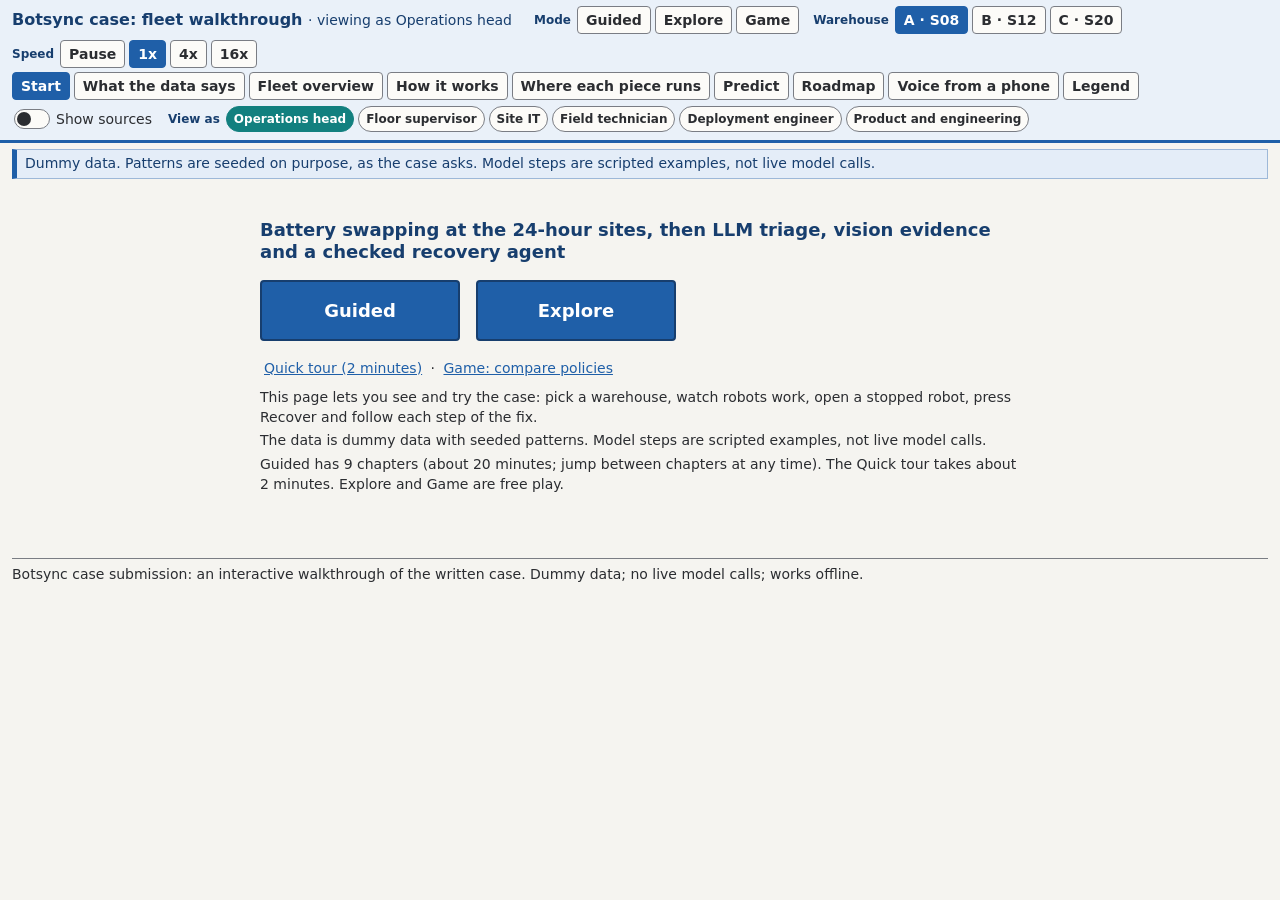
==== commit a930c094: "Round 2 (2/6): Predict screen (add-on spec), site history for all 30 sites, guided tour in 9 chapter" ====
--- a/botsync_walkthrough/index.html
+++ b/botsync_walkthrough/index.html
@@ -36,6 +36,7 @@
       <button data-screen="fleet">Fleet overview</button>
       <button data-screen="how">How it works</button>
       <button data-screen="arch">Where each piece runs</button>
+      <button data-screen="predict">Predict</button>
       <button data-screen="roadmap">Roadmap</button>
       <button data-screen="voice">Voice from a phone</button>
       <button id="legend-btn" aria-expanded="false">Legend</button>
@@ -65,6 +66,8 @@
   <section id="screen-fleet" class="screen" aria-label="Fleet overview"></section>
   <section id="screen-how" class="screen" aria-label="How it works"></section>
   <section id="screen-arch" class="screen" aria-label="Where each piece runs"></section>
+  <section id="screen-site" class="screen" aria-label="Site history"></section>
+  <section id="screen-predict" class="screen" aria-label="Predict"></section>
   <section id="screen-roadmap" class="screen" aria-label="Roadmap"></section>
   <section id="screen-assets" class="screen" aria-label="Assets gallery"></section>
 </main>
@@ -72,6 +75,9 @@
 <footer>Botsync case submission: an interactive walkthrough of the written case. Dummy data; no live model calls; works offline.</footer>
 <noscript><p>This page needs JavaScript. It runs entirely in your browser; nothing is sent anywhere.</p></noscript>
 <script src="assets/js/data.js"></script>
+<script src="assets/js/predict-data.js"></script>
+<script src="assets/js/predict-calc.js"></script>
+<script src="assets/js/history-data.js"></script>
 <script src="assets/js/draw.js"></script>
 <script src="assets/js/warehouses.js"></script>
 <script src="assets/js/sim.js"></script>
@@ -79,5 +85,7 @@
 <script src="assets/js/ui.js"></script>
 <script src="assets/js/game.js"></script>
 <script src="assets/js/voice.js"></script>
+<script src="assets/js/predict.js"></script>
+<script src="assets/js/history.js"></script>
 </body>
 </html>
--- a/botsync_walkthrough/assets/css/style.css
+++ b/botsync_walkthrough/assets/css/style.css
@@ -169,7 +169,7 @@
 .note-line { font-size: 14px; border-left: 3px solid var(--ink); padding-left: 6px; margin: 6px 0; }
 
 /* Pipeline */
-.pipeline svg { display: block; width: 100%; max-width: 470px; height: auto; }
+.pipeline svg, .pipeline-old svg { display: block; width: 100%; max-width: 470px; height: auto; }
 .pipeline .pbox text { font-family: var(--font); }
 .pipe-controls { display: flex; gap: 6px; flex-wrap: wrap; align-items: center; margin: 6px 0; }
 .io-panel { border: 1px solid var(--line); padding: 6px; max-height: 160px; overflow-y: auto; margin: 6px 0; }
@@ -181,7 +181,7 @@
 .result-box.ok { border-color: var(--green); }
 
 /* Approval screen (4.12) */
-.approval { border: 2px solid var(--amber); padding: 10px; margin: 8px 0; background: var(--surface); }
+.approval, .approval-old { border: 2px solid var(--amber); padding: 10px; margin: 8px 0; background: var(--surface); }
 .approval h4 { margin-bottom: 4px; }
 .approval .proposal, .approval .alt { border: 1px solid var(--line); padding: 6px; font-family: var(--mono); font-size: 14px; white-space: pre-wrap; word-break: break-word; margin: 4px 0 8px; }
 .approval .offending { text-decoration: underline; text-decoration-thickness: 3px; text-underline-offset: 3px; font-weight: bold; }
@@ -376,3 +376,93 @@
   .work { height: auto; }
   .map-col, #phone-col, .side { height: auto; overflow: visible; }
 }
+
+/* ---------- round 2: pipeline step history, kind chips ---------- */
+.kchip { display: inline-block; font-size: 12px; font-weight: bold; color: #FFFFFF; border-radius: 8px; padding: 0 7px; line-height: 16px; margin: 0 2px; vertical-align: 1px; }
+.seg-group { display: inline-flex; }
+.seg-group button { border-radius: 0; }
+.seg-group button:first-child { border-radius: 4px 0 0 4px; }
+.seg-group button:last-child { border-radius: 0 4px 4px 0; margin-left: -1px; }
+.pipe-now { position: sticky; top: 0; z-index: 2; background: var(--surface); border: 1px solid var(--accent-mid); border-left: 4px solid var(--accent); padding: 4px 8px; margin: 4px 0; font-size: 14px; }
+.pipe-now:empty { display: none; }
+.pipe-svg g[data-state="done"], .pipe-svg g[data-state="failed"], .pipe-svg g[data-state="waiting"], .pipe-svg g[data-state="active"] { cursor: pointer; }
+.pipe-history-head { margin: 6px 0 2px; color: #4A4D55; }
+.pipe-history { list-style: none; padding: 0; margin: 0; }
+.pcard { border: 1px solid var(--line); border-left: 4px solid var(--accent-mid); background: var(--surface); padding: 6px 8px; margin: 6px 0; }
+.pcard.current { border-left-color: var(--accent); box-shadow: 0 0 0 2px var(--accent-soft); }
+.pcard[data-state="failed"] { border-left-color: #C62828; }
+.pcard[data-state="waiting"] { border-left-color: #B26A00; }
+.pcard.flash { animation: pflash 1.2s ease-out; }
+@keyframes pflash { 0% { background: var(--accent-soft); } 100% { background: var(--surface); } }
+.pcard-head { display: flex; align-items: center; gap: 6px; flex-wrap: wrap; font-size: 14px; }
+.pcard-n { display: inline-block; min-width: 20px; height: 20px; line-height: 20px; text-align: center; border-radius: 10px; background: var(--accent); color: #FFFFFF; font-size: 12px; font-weight: bold; }
+.pcard-status { margin-left: auto; }
+.pcard-who { color: #4A4D55; margin: 2px 0 0; }
+.pcard .io-panel { max-height: none; margin: 4px 0; }
+.pcard-extra:empty, .pcard-approval:empty { display: none; }
+span.chip { display: inline-block; font-size: 12px; font-weight: bold; border: 1px solid #616161; color: #616161; border-radius: 2px; padding: 0 5px; line-height: 16px; background: #FCFBF8; }
+span.chip-PASS { color: #2E7D32; border-color: #2E7D32; }
+span.chip-FAIL { color: #C62828; border-color: #C62828; }
+span.chip-WAITING { color: #B26A00; border-color: #B26A00; }
+@media (prefers-reduced-motion: reduce) { .pcard.flash { animation: none; } }
+.kind-key ul { list-style: none; padding: 0; margin: 4px 0; } .kind-key li { margin: 3px 0; font-size: 14px; } .kind-key .kchip { min-width: 58px; text-align: center; }
+.pipe-key ul { list-style: none; padding: 0; margin: 4px 0; } .pipe-key li { margin: 2px 0; }
+details.pipe-prev { border: 1px dashed var(--line); padding: 4px 8px; margin: 6px 0; background: var(--bg); } details.pipe-prev summary { cursor: pointer; font-size: 14px; color: var(--accent-dark); }
+.approval-old h4 { margin-bottom: 4px; } .approval-old .proposal, .approval-old .alt { border: 1px solid var(--line); padding: 6px; font-family: var(--mono); font-size: 14px; white-space: pre-wrap; margin: 4px 0 8px; } .pipe-controls-old, .pipe-now-old { display: none; }
+/* scenario V: phone inside the scenario player */
+#phone-col .phone { height: 500px; }
+.v-step { border-left: 4px solid var(--accent); padding: 2px 8px; background: var(--accent-soft); }
+.sc-nav { display: flex; gap: 6px; align-items: center; flex-wrap: wrap; margin: 4px 0 8px; }
+.sc-nav select { font: 14px var(--font); padding: 3px; max-width: 260px; border: 1px solid var(--line); background: var(--surface); color: var(--ink); }
+.sc-pick-l { font-size: 14px; display: inline-flex; gap: 4px; align-items: center; }
+/* ---------- Predict screen ---------- */
+.tag.pred { border: 2px solid var(--ink); color: var(--ink); background: var(--surface); font-weight: bold; letter-spacing: 0.04em; }
+.predict .p-italic { margin: 2px 0; color: #4A4D55; }
+.p-cut { margin: 10px 0; }
+.p-slider { display: flex; align-items: center; gap: 8px; flex-wrap: wrap; margin: 4px 0; font-size: 14px; }
+.p-slider input[type=range] { width: 220px; }
+.p-slider output { font-weight: bold; min-width: 70px; }
+.p-panel { border: 1px solid var(--line); background: var(--surface); padding: 10px 12px; margin: 12px 0; }
+.p-panel h3 { margin-bottom: 6px; }
+.p-panel svg { display: block; width: 100%; max-width: 560px; height: auto; margin: 4px 0; }
+.p-cols { display: grid; grid-template-columns: repeat(auto-fit, minmax(360px, 1fr)); gap: 16px; }
+.p-ctl { display: flex; gap: 12px; flex-wrap: wrap; align-items: center; font-size: 14px; }
+.p-ctl select { font: 14px var(--font); padding: 3px; border: 1px solid var(--line); background: var(--surface); color: var(--ink); }
+.p-how { border-left: 4px solid var(--accent-mid); padding: 4px 10px; margin: 8px 0; background: var(--bg); }
+.p-how ol { margin: 4px 0 0 18px; font-size: 14px; }
+.p-says { border-left: 4px solid var(--accent); padding: 4px 10px; background: var(--accent-soft); }
+.p-plan { border: 1px solid var(--line); padding: 6px 8px; margin-top: 8px; }
+.p-plan-t th { text-align: left; vertical-align: top; padding: 4px 8px 4px 0; font-size: 14px; width: 34%; }
+.p-plan-t td { padding: 4px 0; font-size: 14px; }
+.mono { font-family: var(--mono); }
+.p-big { text-align: center; padding: 12px; }
+.p-bignum { font-size: 56px; font-weight: bold; color: var(--accent-dark); line-height: 1.1; }
+.p-grey { background: #EFEEEA; color: #4A4D55; }
+.p-grey ol { margin-left: 18px; }
+.p-bottom ol { margin-left: 18px; font-size: 14px; }
+.p-nums { margin: 4px 0 0 18px; }
+.p-panel svg.swatch { display: inline-block; width: 22px; height: 14px; margin: 0; vertical-align: -2px; }
+/* ---------- Site history ---------- */
+.sh-top { display: flex; gap: 8px; align-items: center; flex-wrap: wrap; margin-bottom: 6px; }
+.sh-top select { font: 14px var(--font); padding: 3px; border: 1px solid var(--line); background: var(--surface); color: var(--ink); max-width: 320px; }
+.site-hist section.box { margin: 10px 0; }
+.site-hist svg { display: block; width: 100%; max-width: 600px; height: auto; }
+.site-hist svg.swatch { display: inline-block; width: 22px; height: 14px; vertical-align: -2px; }
+.sh-days { display: grid; grid-template-columns: repeat(auto-fit, minmax(320px, 1fr)); gap: 12px; }
+.table-wrap { overflow-x: auto; }
+.sh-table { border-collapse: collapse; width: 100%; font-size: 14px; }
+.sh-table th, .sh-table td { border-bottom: 1px solid #D8D6D0; padding: 4px 6px; text-align: left; white-space: nowrap; }
+.th-sort { border: none; background: none; font: bold 14px var(--font); color: var(--accent-dark); padding: 0; min-height: 0; cursor: pointer; }
+.sh-row { cursor: pointer; }
+.sh-row:hover, .sh-row:focus { background: var(--accent-soft); outline: 2px solid var(--accent); outline-offset: -2px; }
+.sh-row.on { background: var(--accent-soft); }
+.weak { border: 1px solid #C62828; color: #C62828; font-size: 12px; font-weight: bold; padding: 0 4px; border-radius: 2px; }
+.hday { cursor: pointer; }
+.hday:focus { outline: none; stroke: #1F5FA8; stroke-width: 3; }
+.sh-dayctl { display: flex; gap: 6px; margin: 4px 0; }
+.sh-events { margin: 6px 0 0 0; padding-left: 0; list-style: none; font-size: 14px; max-height: 320px; overflow-y: auto; border: 1px solid #D8D6D0; }
+.sh-events li { padding: 3px 8px; border-bottom: 1px solid #EEE; }
+.sh-events .ev-charge { border-left: 4px solid var(--teal); }
+.sh-events .ev-incident { border-left: 4px solid #C62828; }
+.sh-events .ev-mission { border-left: 4px solid var(--accent); }
+.linkish { border: none; background: none; color: var(--accent); text-decoration: underline; padding: 0; min-height: 0; font: inherit; cursor: pointer; }
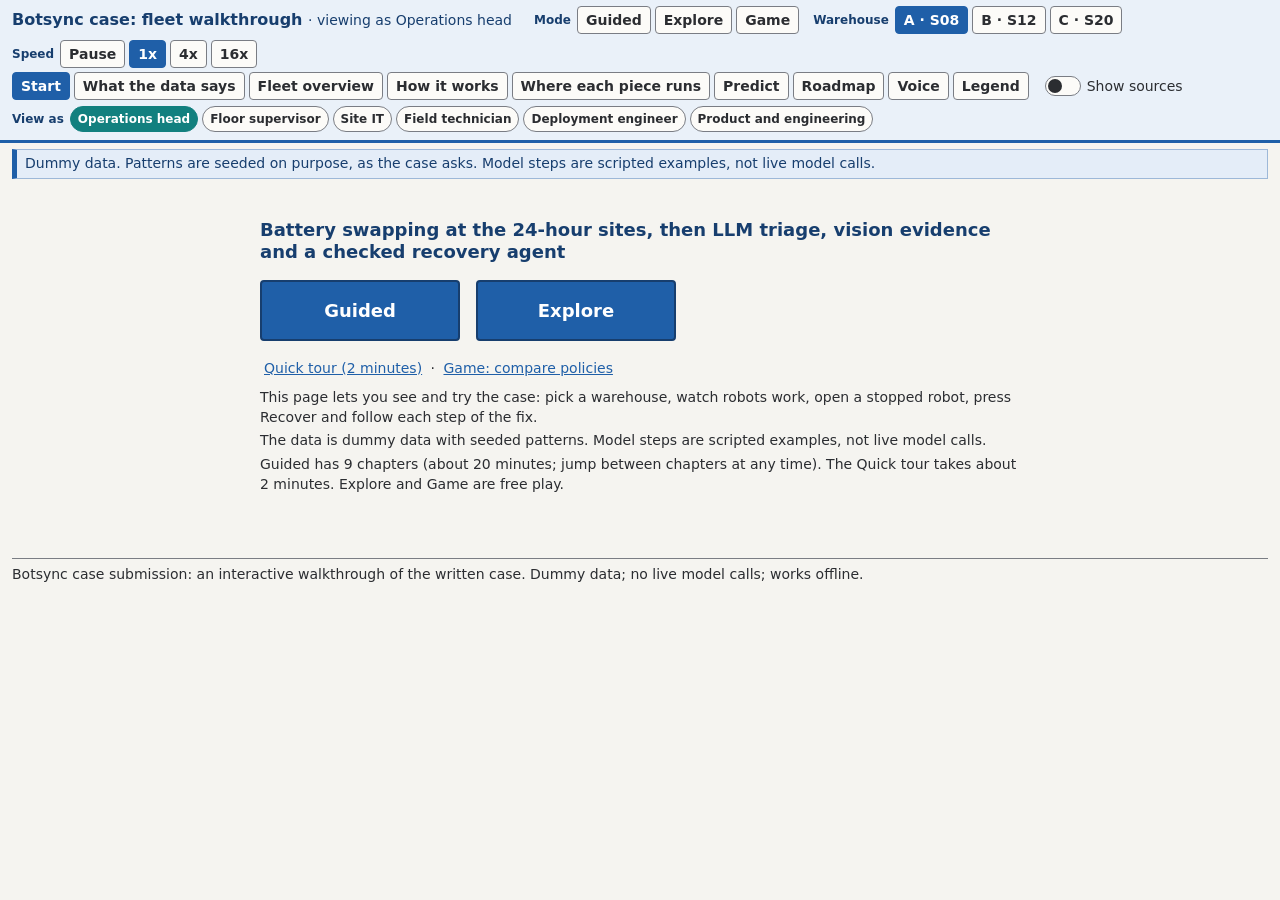
==== commit 59870fb7: "Round 2 (3/6): tests 24 (prediction add-on 1-9) and 25 (site history), audit extended, Auto/Step but" ====
--- a/botsync_walkthrough/index.html
+++ b/botsync_walkthrough/index.html
@@ -38,7 +38,7 @@
       <button data-screen="arch">Where each piece runs</button>
       <button data-screen="predict">Predict</button>
       <button data-screen="roadmap">Roadmap</button>
-      <button data-screen="voice">Voice from a phone</button>
+      <button data-screen="voice" title="Voice from a phone (scenario V)">Voice</button>
       <button id="legend-btn" aria-expanded="false">Legend</button>
     </nav>
     <button id="src-switch" class="switch" aria-pressed="false"><span class="track"><span class="knob"></span></span>Show sources</button>
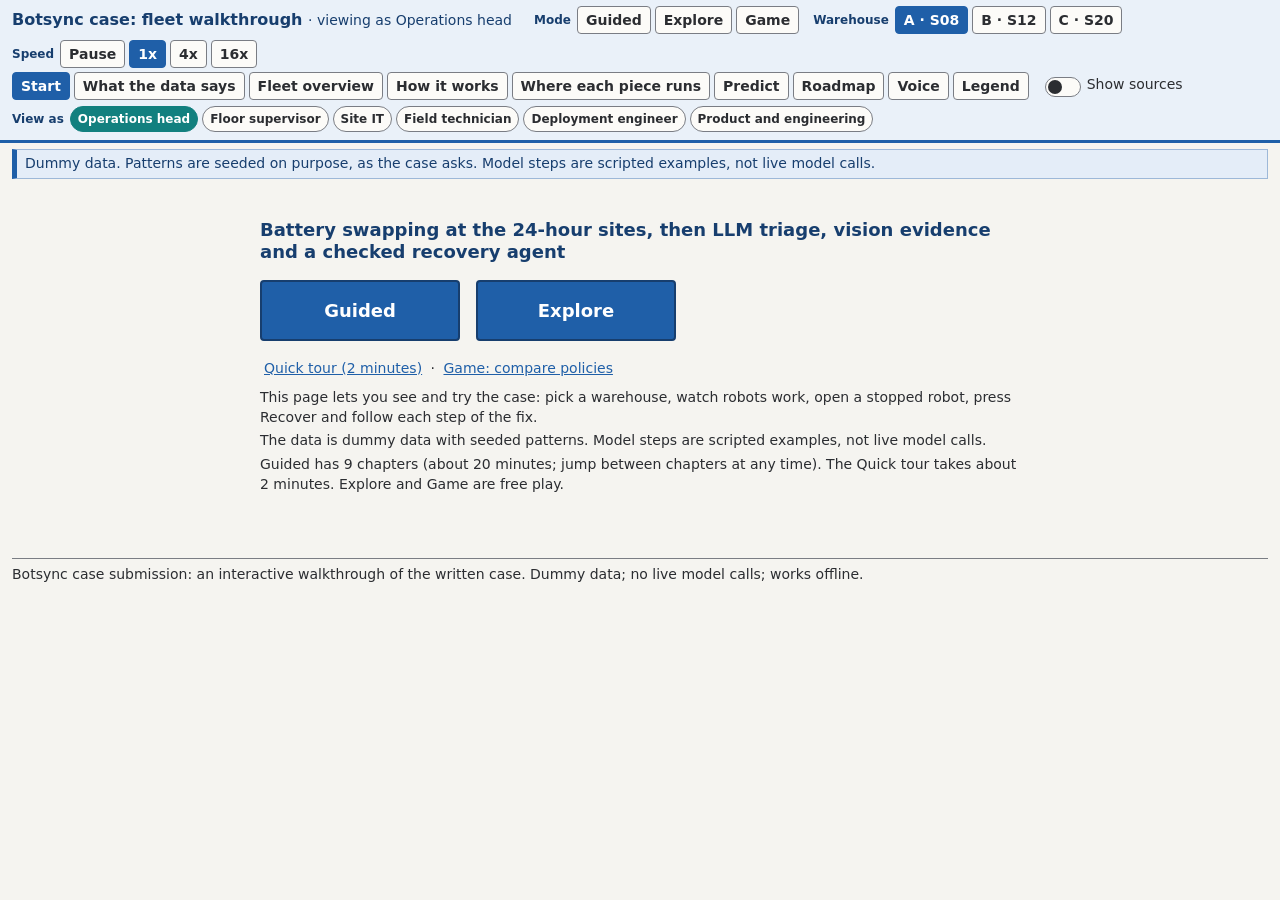
==== commit 5c29a505: "Game: working fixed-cameras switch (with the agent), visible swap-bay operator results, sliders foll" ====
--- a/botsync_walkthrough/index.html
+++ b/botsync_walkthrough/index.html
@@ -57,6 +57,7 @@
         <div class="map-wrap"><canvas id="map" width="900" height="520" tabindex="0" aria-label="Floor map. Use Tab to reach the robot list in the side panel."></canvas><div id="map-overlay" class="overlay-note" hidden></div></div>
         <div class="map-foot" id="map-foot"></div>
         <div class="strip" id="strip"></div>
+        <div class="game-logic" id="game-logic" hidden aria-label="How the Game works"></div>
       </div>
       <div id="phone-col" hidden></div>
       <aside class="side" id="side" aria-live="polite"></aside>
--- a/botsync_walkthrough/assets/css/style.css
+++ b/botsync_walkthrough/assets/css/style.css
@@ -466,3 +466,20 @@
 .sh-events .ev-incident { border-left: 4px solid #C62828; }
 .sh-events .ev-mission { border-left: 4px solid var(--accent); }
 .linkish { border: none; background: none; color: var(--accent); text-decoration: underline; padding: 0; min-height: 0; font: inherit; cursor: pointer; }
+/* Game: sliders of a policy that is off are greyed out (added after review) */
+.gated { border-left: 3px solid var(--accent-mid); padding-left: 8px; margin: 6px 0; }
+.gated .gate-note { display: none; margin: 0; }
+.gated.off { opacity: 0.55; border-left-color: #C9C7C1; }
+.gated.off .gate-note { display: block; }
+/* Game: how the game works, under the map (added after review) */
+.map-col .game-logic { margin-top: 8px; flex: 1 1 0; min-height: 120px; overflow-y: auto; border: 1px solid var(--accent-mid); border-top: 4px solid var(--accent); background: var(--surface); padding: 8px 10px; }
+.game-logic h3 { margin: 0 0 4px; }
+.game-logic .gl { margin: 0 0 4px 20px; padding: 0; font-size: 14px; }
+.game-logic .gl li { margin: 3px 0; }
+.game-logic .gl-off { color: #8A8C92; }
+.game-logic .gl-on { color: var(--accent); font-weight: bold; }
+/* switch labels: name, then a plain-words bracket (added after review) */
+.switch { text-align: left; align-items: flex-start; }
+.switch .track { margin-top: 1px; }
+.switch .sw-name { font-weight: bold; }
+.switch .sw-why { color: #4A4D55; font-size: 14px; }
